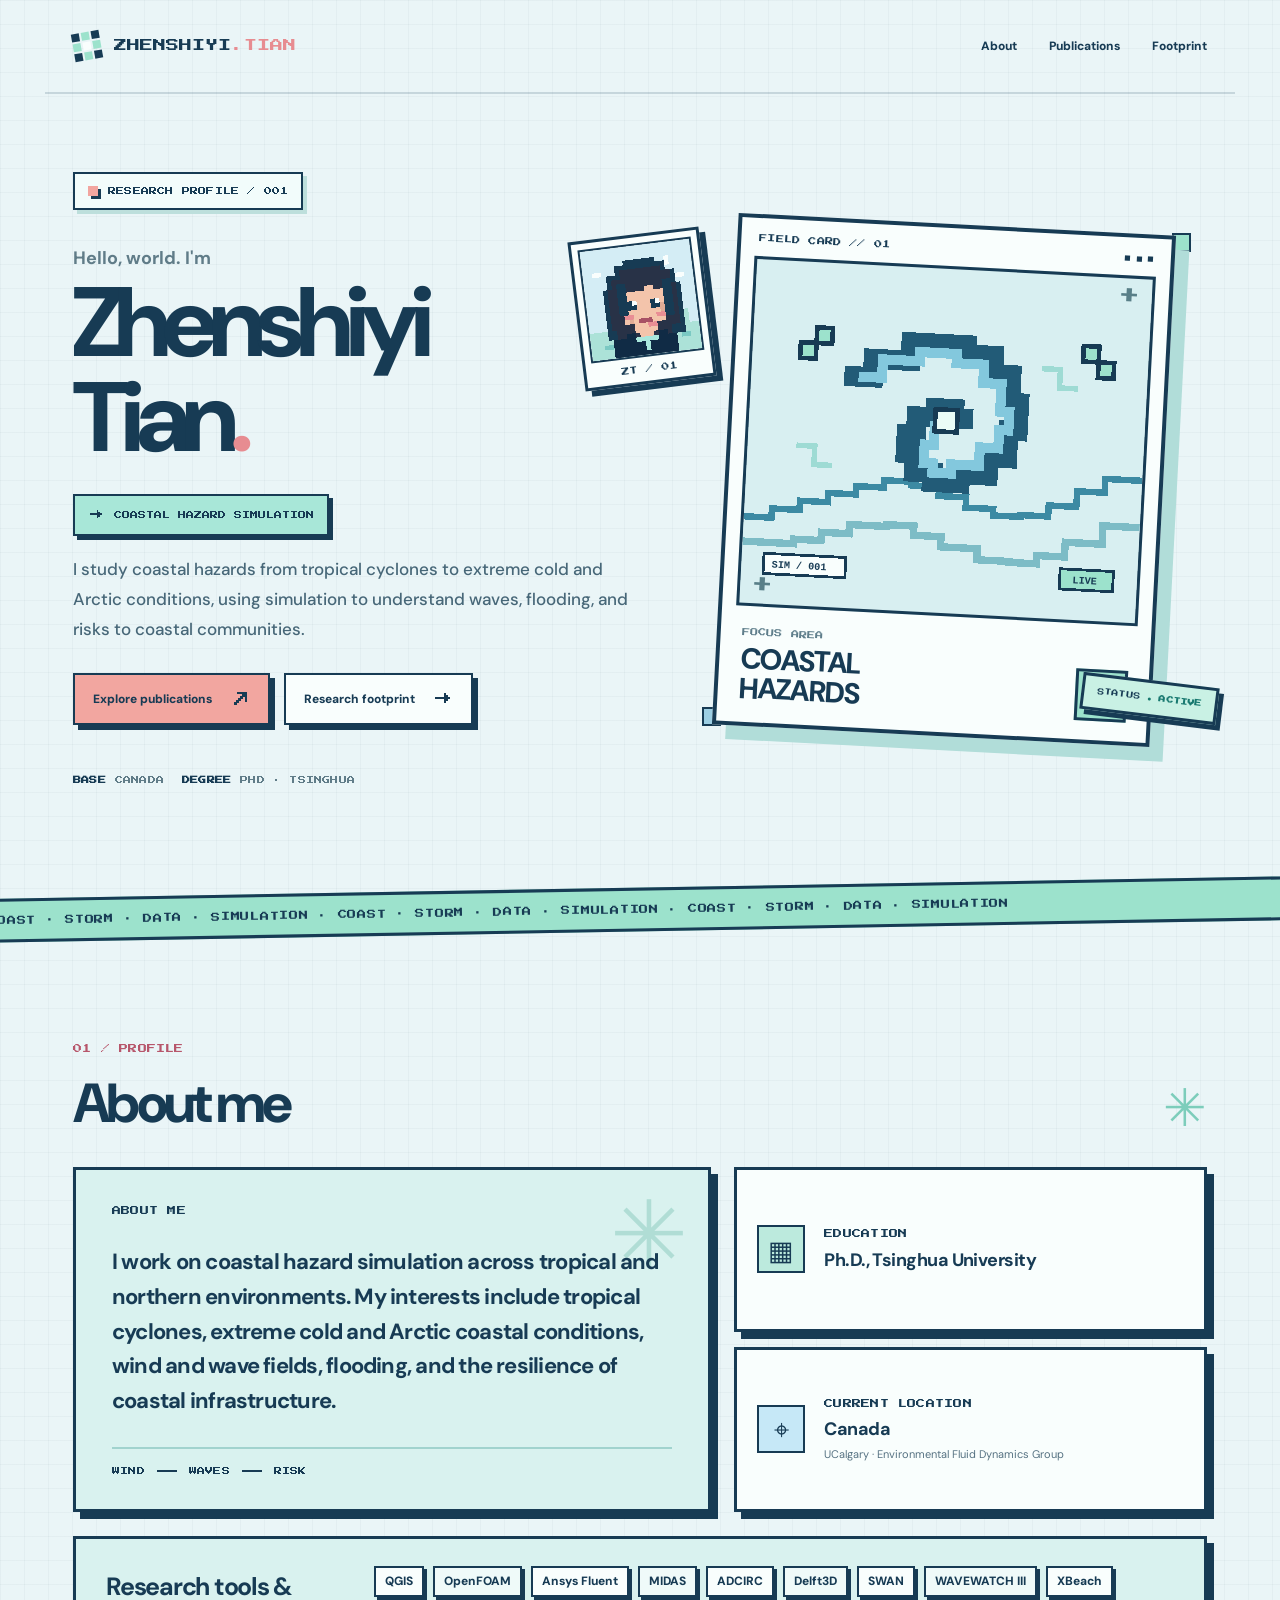
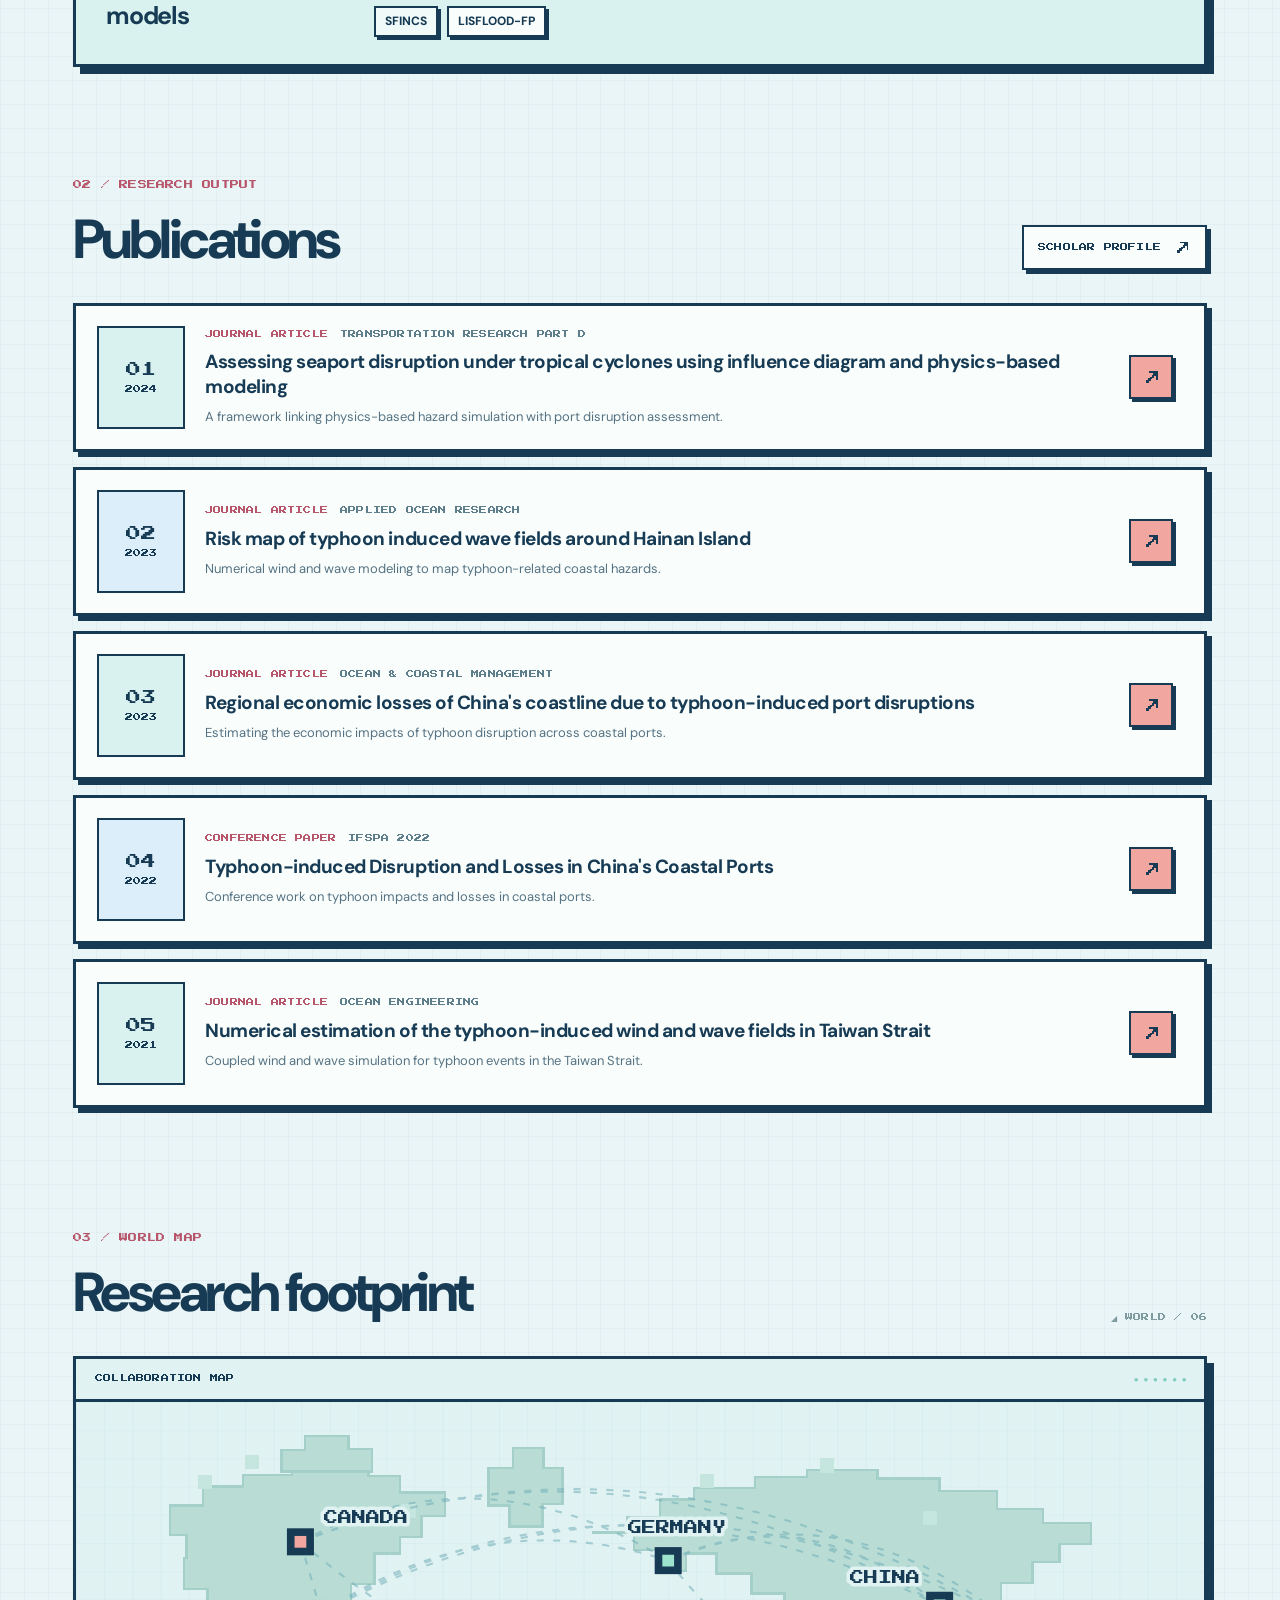
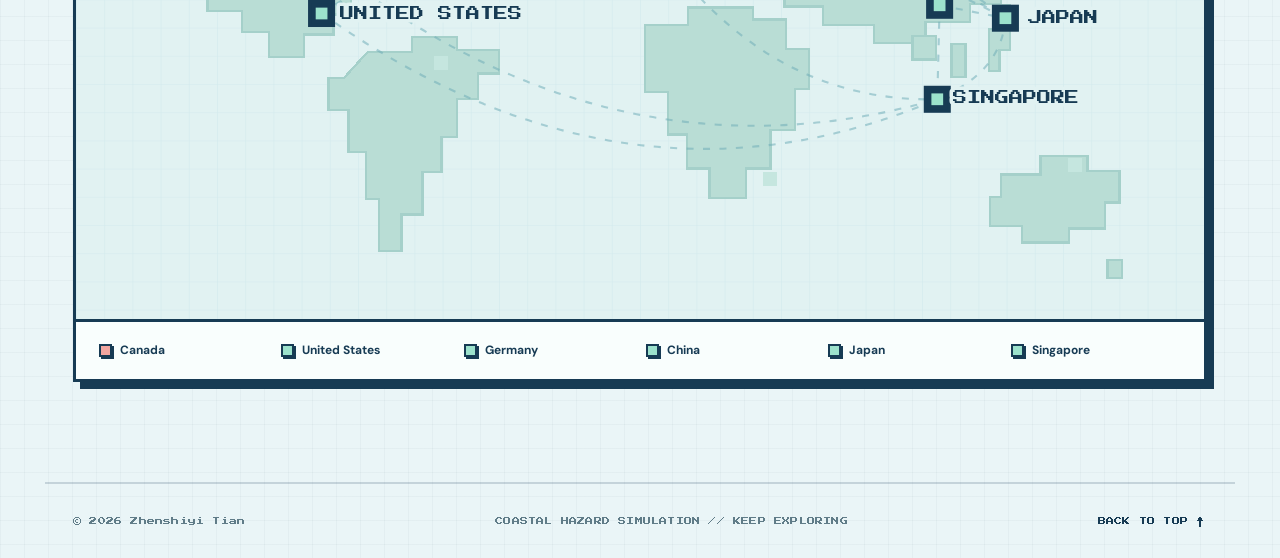
==== index.html @ 8d7e6dc4 "Publish academic homepage" ====
<!doctype html>
<html lang="en">
  <head>
    <meta charset="utf-8" />
    <meta name="viewport" content="width=device-width, initial-scale=1" />
    <meta name="theme-color" content="#eaf5f7" />
    <meta name="description" content="Zhenshiyi Tian — coastal hazard simulation, publications, and research footprint." />
    <meta name="robots" content="index,follow" />
    <link rel="canonical" href="https://zhenshiyitian.github.io/zhenshiyi.tian.github.io/" />
    <title>Zhenshiyi Tian | Coastal Hazard Simulation</title>
    <link rel="icon" href="assets/img/home-favicon.svg" type="image/svg+xml" />
    <link rel="stylesheet" href="assets/css/home.css" />
    <script src="assets/js/home.js" defer></script>
  </head>
  <body>
    <svg class="icon-definitions" xmlns="http://www.w3.org/2000/svg" aria-hidden="true" focusable="false">
      <symbol id="pixel-arrow-east" viewBox="0 0 20 20"><path d="M2 8h9V4h2v2h2v2h2v2h-2v2h-2v2h-2v-4H2z" /></symbol>
      <symbol id="pixel-arrow-northeast" viewBox="0 0 20 20"><path d="M4 13h2v-2h2V9h2V7h2V5H7V3h10v10h-2V8h-2v2h-2v2H9v2H7v2H4z" /></symbol>
    </svg>
    <a class="skip-link" href="#main">Skip to content</a>
    <div class="page-shell" id="top">
      <header class="site-header">
        <a class="brand" href="#top" aria-label="Zhenshiyi Tian, back to top">
          <span class="brand-pixels" aria-hidden="true"><i></i><i></i><i></i><i></i><i></i><i></i><i></i><i></i><i></i></span>
          <span>ZHENSHIYI<span class="brand-accent">.TIAN</span></span>
        </a>
        <div class="header-actions">
          <nav class="main-nav" aria-label="Main navigation">
            <a href="#about">About</a>
            <a href="#publications">Publications</a>
            <a href="#footprint">Footprint</a>
          </nav>
        </div>
      </header>

      <main id="main">
        <section class="hero" aria-labelledby="hero-title">
          <div class="hero-copy">
            <div class="pixel-kicker"><span class="status-square" aria-hidden="true"></span><span>RESEARCH PROFILE / 001</span></div>
            <p class="hero-overline">Hello, world. I'm</p>
            <h1 id="hero-title">Zhenshiyi<br /><span>Tian<span class="hero-period">.</span></span></h1>
            <div class="hero-field"><svg class="pixel-arrow field-icon" aria-hidden="true" focusable="false"><use href="#pixel-arrow-east" /></svg><span>COASTAL HAZARD SIMULATION</span></div>
            <p class="hero-intro">I study coastal hazards from tropical cyclones to extreme cold and Arctic conditions, using simulation to understand waves, flooding, and risks to coastal communities.</p>
            <div class="hero-actions">
              <a class="pixel-button button-primary" href="#publications"><span>Explore publications</span><svg class="pixel-arrow" aria-hidden="true" focusable="false"><use href="#pixel-arrow-northeast" /></svg></a>
              <a class="pixel-button button-outline" href="#footprint"><span>Research footprint</span><svg class="pixel-arrow" aria-hidden="true" focusable="false"><use href="#pixel-arrow-east" /></svg></a>
            </div>
            <div class="hero-meta"><span><b>BASE</b> <span>CANADA</span></span><span><b>DEGREE</b> <span>PHD · TSINGHUA</span></span></div>
          </div>

          <div class="hero-visual" aria-hidden="true">
            <div class="visual-corner corner-a"></div><div class="visual-corner corner-b"></div>
            <figure class="pixel-avatar-card"><img src="assets/img/pixel-avatar-sprite.svg" width="128" height="128" alt="" /><figcaption>ZT / 01</figcaption></figure>
            <article class="storm-card">
              <div class="storm-card-head"><span>FIELD CARD // 01</span><span>◼ ◼ ◼</span></div>
              <div class="storm-screen">
                <svg class="storm-pixel-art" viewBox="0 0 430 350" xmlns="http://www.w3.org/2000/svg">
                  <defs><pattern id="screenGrid" width="20" height="20" patternUnits="userSpaceOnUse"><path d="M20 0H0V20" fill="none" stroke="#badde1" stroke-width="1" /></pattern></defs>
                  <rect width="430" height="350" fill="#d8eff1" /><rect width="430" height="350" fill="url(#screenGrid)" />
                  <path d="M0 268H30V258H60V248H90V238H120V229H150V221H180V225H210V235H240V246H270V253H300V251H330V239H360V222H390V207H430" fill="none" stroke="#3c8aa3" stroke-width="7" stroke-linejoin="miter" />
                  <path d="M0 295H55V290H85V281H115V271H155V269H185V279H215V290H255V302H290V303H320V294H350V278H390V258H430" fill="none" stroke="#7dbcc6" stroke-width="8" />
                  <g fill="#9ce2cc" stroke="#173b54" stroke-width="5"><rect x="52" y="76" width="17" height="17" /><rect x="69" y="59" width="17" height="17" /><rect x="359" y="64" width="17" height="17" /><rect x="376" y="81" width="17" height="17" /></g>
                  <path d="M112 110H132V90H172V70H232V80H262V100H282V130H292V160H282V190H262V210H232V220H202V210H182V190H172V170H182V150H202V140H222V150H232" fill="none" stroke="#225b77" stroke-width="22" stroke-linejoin="miter" stroke-linecap="square" />
                  <path d="M122 110H142V90H182V80H222V90H252V110H272V140H282V160H272V180H252V200H222V210H202V200H192V180H202V160H222V150" fill="none" stroke="#83c8dd" stroke-width="11" stroke-linejoin="miter" stroke-linecap="square" />
                  <rect x="202" y="141" width="24" height="24" fill="#eafcf7" stroke="#173b54" stroke-width="5" />
                  <path d="M53 188H73V208H93M315 91H335V111H355" fill="none" stroke="#9edbd4" stroke-width="6" />
                  <rect x="24" y="307" width="89" height="22" fill="#f9fefd" stroke="#173b54" stroke-width="3" /><text x="33" y="322" font-size="11" font-family="monospace" font-weight="700" fill="#173b54">SIM / 001</text>
                  <rect x="346" y="307" width="58" height="22" fill="#9ce2cc" stroke="#173b54" stroke-width="3" /><text x="360" y="322" font-size="11" font-family="monospace" font-weight="700" fill="#173b54">LIVE</text>
                </svg>
                <span class="screen-cross cross-one">+</span><span class="screen-cross cross-two">+</span>
              </div>
              <div class="storm-card-bottom"><div><small>FOCUS AREA</small><strong><span>COASTAL</span><br /><span>HAZARDS</span></strong></div><span class="card-dpad">✣</span></div>
            </article>
            <div class="visual-sticker sticker-bottom"><span>STATUS</span> <b>● ACTIVE</b></div>
          </div>
        </section>

        <div class="pixel-divider" aria-hidden="true"><div>COAST · STORM · DATA · SIMULATION · COAST · STORM · DATA · SIMULATION · COAST · STORM · DATA · SIMULATION</div></div>

        <section class="content-section about-section" id="about" aria-labelledby="about-title">
          <div class="section-top"><div><span class="section-index">01 / PROFILE</span><h2 id="about-title">About me</h2></div><span class="section-symbol" aria-hidden="true">✳</span></div>
          <div class="about-grid">
            <div class="about-narrative pixel-panel"><span class="panel-label">ABOUT ME</span><p>I work on coastal hazard simulation across tropical and northern environments. My interests include tropical cyclones, extreme cold and Arctic coastal conditions, wind and wave fields, flooding, and the resilience of coastal infrastructure.</p><div class="narrative-trail"><span>WIND</span><i></i><span>WAVES</span><i></i><span>RISK</span></div></div>
            <div class="about-facts">
              <div class="fact-card pixel-panel"><span class="fact-icon" aria-hidden="true">▦</span><div><span class="panel-label">EDUCATION</span><strong>Ph.D., Tsinghua University</strong></div></div>
              <div class="fact-card pixel-panel"><span class="fact-icon" aria-hidden="true">⌖</span><div><span class="panel-label">CURRENT LOCATION</span><strong>Canada</strong><small>UCalgary · Environmental Fluid Dynamics Group</small></div></div>
            </div>
          </div>
          <div class="toolkit-panel pixel-panel" aria-labelledby="toolkit-title"><h3 id="toolkit-title">Research tools & models</h3><div class="tool-chips"><span>QGIS</span><span>OpenFOAM</span><span>Ansys Fluent</span><span>MIDAS</span><span>ADCIRC</span><span>Delft3D</span><span>SWAN</span><span>WAVEWATCH III</span><span>XBeach</span><span>SFINCS</span><span>LISFLOOD-FP</span></div></div>
        </section>

        <section class="content-section publications-section" id="publications" aria-labelledby="publications-title">
          <div class="section-top section-top-split"><div><span class="section-index">02 / RESEARCH OUTPUT</span><h2 id="publications-title">Publications</h2></div><a class="small-external" href="https://scholar.google.com/citations?user=LvNdj7YAAAAJ&hl=en" target="_blank" rel="noopener noreferrer"><span>SCHOLAR PROFILE</span><svg class="pixel-arrow" aria-hidden="true" focusable="false"><use href="#pixel-arrow-northeast" /></svg></a></div>
          <div class="publication-list">
            <article class="publication-card"><div class="publication-number">01<span>2024</span></div><div class="publication-content"><div class="publication-meta"><span>JOURNAL ARTICLE</span><span>TRANSPORTATION RESEARCH PART D</span></div><h3>Assessing seaport disruption under tropical cyclones using influence diagram and physics-based modeling</h3><p>A framework linking physics-based hazard simulation with port disruption assessment.</p></div><a class="paper-link" href="https://doi.org/10.1016/j.trd.2024.104237" target="_blank" rel="noopener noreferrer" aria-label="Open 2024 paper" title="Open paper"><svg class="pixel-arrow" aria-hidden="true" focusable="false"><use href="#pixel-arrow-northeast" /></svg></a></article>
            <article class="publication-card"><div class="publication-number">02<span>2023</span></div><div class="publication-content"><div class="publication-meta"><span>JOURNAL ARTICLE</span><span>APPLIED OCEAN RESEARCH</span></div><h3>Risk map of typhoon induced wave fields around Hainan Island</h3><p>Numerical wind and wave modeling to map typhoon-related coastal hazards.</p></div><a class="paper-link" href="https://doi.org/10.1016/j.apor.2023.103603" target="_blank" rel="noopener noreferrer" aria-label="Open 2023 Hainan Island paper" title="Open paper"><svg class="pixel-arrow" aria-hidden="true" focusable="false"><use href="#pixel-arrow-northeast" /></svg></a></article>
            <article class="publication-card"><div class="publication-number">03<span>2023</span></div><div class="publication-content"><div class="publication-meta"><span>JOURNAL ARTICLE</span><span>OCEAN & COASTAL MANAGEMENT</span></div><h3>Regional economic losses of China's coastline due to typhoon-induced port disruptions</h3><p>Estimating the economic impacts of typhoon disruption across coastal ports.</p></div><a class="paper-link" href="https://doi.org/10.1016/j.ocecoaman.2023.106533" target="_blank" rel="noopener noreferrer" aria-label="Open 2023 port losses paper" title="Open paper"><svg class="pixel-arrow" aria-hidden="true" focusable="false"><use href="#pixel-arrow-northeast" /></svg></a></article>
            <article class="publication-card"><div class="publication-number">04<span>2022</span></div><div class="publication-content"><div class="publication-meta"><span>CONFERENCE PAPER</span><span>IFSPA 2022</span></div><h3>Typhoon-induced Disruption and Losses in China's Coastal Ports</h3><p>Conference work on typhoon impacts and losses in coastal ports.</p></div><a class="paper-link" href="https://www.polyu.edu.hk/lms/icms/ifspa2022/images/proceeding/IFSPA2022_Conference-Proceedings_Final.pdf" target="_blank" rel="noopener noreferrer" aria-label="Open IFSPA 2022 proceedings" title="Open proceedings"><svg class="pixel-arrow" aria-hidden="true" focusable="false"><use href="#pixel-arrow-northeast" /></svg></a></article>
            <article class="publication-card"><div class="publication-number">05<span>2021</span></div><div class="publication-content"><div class="publication-meta"><span>JOURNAL ARTICLE</span><span>OCEAN ENGINEERING</span></div><h3>Numerical estimation of the typhoon-induced wind and wave fields in Taiwan Strait</h3><p>Coupled wind and wave simulation for typhoon events in the Taiwan Strait.</p></div><a class="paper-link" href="https://doi.org/10.1016/j.oceaneng.2021.109803" target="_blank" rel="noopener noreferrer" aria-label="Open 2021 Taiwan Strait paper" title="Open paper"><svg class="pixel-arrow" aria-hidden="true" focusable="false"><use href="#pixel-arrow-northeast" /></svg></a></article>
          </div>
        </section>

        <section class="content-section footprint-section" id="footprint" aria-labelledby="footprint-title">
          <div class="section-top section-top-split"><div><span class="section-index">03 / WORLD MAP</span><h2 id="footprint-title">Research footprint</h2></div><span class="map-coordinate" aria-hidden="true">◢ WORLD / 06</span></div>
          <div class="map-panel pixel-panel">
            <div class="map-topline"><span>COLLABORATION MAP</span><span>● ● ● ● ● ●</span></div>
            <div class="world-map" role="img" aria-label="Pixel style world map marking Canada, United States, Germany, China, Japan, and Singapore">
              <svg viewBox="0 0 960 440" xmlns="http://www.w3.org/2000/svg" aria-hidden="true" preserveAspectRatio="xMidYMid meet">
                <defs><pattern id="oceanGrid" width="24" height="24" patternUnits="userSpaceOnUse"><path d="M24 0H0V24" fill="none" stroke="#d3eaed" stroke-width="1" /></pattern></defs>
                <rect width="960" height="440" fill="#e1f2f2" /><rect width="960" height="440" fill="url(#oceanGrid)" />
                <g class="map-land" fill="#b9ddd5">
                  <path d="M80 88h28V72h34V62h42V52h65v11h27v14h38v20h-20v18h-18v14h-22v26h-20v26h-15v17h-25v19h-30v-21h-23v-18h-29v-19h-20v-26H94v-20H80z" />
                  <path d="M175 41h20V29h37v11h20v19h-77z" /><path d="M248 213h38v-13h38v11h36v20h-18v22h-18v32h-13v30h-16v36h-18v31h-19v-44h-11v-40h-15v-36h-17v-27h13z" />
                  <path d="M351 56h21V39h26v17h16v31h-17v19h-28V88h-18z" />
                  <path d="M439 111h30V98h28V83h29V73h52v-9h44V58h60v7h53v11h49v15h39v12h41v18h-27v15h-23v18h-27v18h-26v15h-38v18h-44v-15h-43v-16h-33v-11h-28v-17h-30v-17h-26v15h-22v-18h-22v-15h-30z" />
                  <path d="M484 190h37v-15h55v10h28v25h20v34h-12v35h-21v33h-21v25h-31v-25h-19v-29h-16v-36h-20v-39z" />
                  <path d="M712 199h20v20h-20zM745 206h12v28h-12zM786 173h9v38h-9v18h-9v-36h9z" />
                  <path d="M787 317h34v-16h40v13h27v27h-12v22h-31v12h-40v-14h-27v-25h9z" /><path d="M878 390h12v15h-12z" />
                </g>
                <g class="map-pixels" fill="#c5e6df"><rect x="104" y="62" width="12" height="12"/><rect x="144" y="45" width="12" height="12"/><rect x="277" y="87" width="12" height="12"/><rect x="305" y="216" width="12" height="12"/><rect x="531" y="61" width="12" height="12"/><rect x="633" y="48" width="12" height="12"/><rect x="721" y="93" width="12" height="12"/><rect x="585" y="315" width="12" height="12"/><rect x="844" y="303" width="12" height="12"/></g>
                <g class="map-lines" fill="none" stroke="#6fadb8" stroke-width="1.8" stroke-dasharray="6 8">
                  <path d="M191 119L209 180"/><path d="M191 119Q345 38 504 135"/><path d="M191 119Q461 12 735 173"/><path d="M191 119Q490 4 791 184"/><path d="M191 119Q446 335 733 253"/>
                  <path d="M209 180Q350 85 504 135"/><path d="M209 180Q450 34 735 173"/><path d="M209 180Q490 26 791 184"/><path d="M209 180Q470 365 733 253"/>
                  <path d="M504 135Q621 80 735 173"/><path d="M504 135Q650 73 791 184"/><path d="M504 135Q597 256 733 253"/>
                  <path d="M735 173L791 184"/><path d="M735 173L733 253"/><path d="M791 184Q788 230 733 253"/>
                </g>
                <g class="map-point point-canada"><rect x="181" y="109" width="20" height="20"/><rect x="186" y="114" width="10" height="10"/><text x="211" y="105">CANADA</text></g>
                <g class="map-point point-usa"><rect x="199" y="170" width="20" height="20"/><rect x="204" y="175" width="10" height="10"/><text x="225" y="186">UNITED STATES</text></g>
                <g class="map-point point-germany"><rect x="494" y="125" width="20" height="20"/><rect x="499" y="130" width="10" height="10"/><text x="470" y="113">GERMANY</text></g>
                <g class="map-point point-china"><rect x="725" y="163" width="20" height="20"/><rect x="730" y="168" width="10" height="10"/><text x="659" y="156">CHINA</text></g>
                <g class="map-point point-japan"><rect x="781" y="174" width="20" height="20"/><rect x="786" y="179" width="10" height="10"/><text x="810" y="190">JAPAN</text></g>
                <g class="map-point point-singapore"><rect x="723" y="243" width="20" height="20"/><rect x="728" y="248" width="10" height="10"/><text x="746" y="258">SINGAPORE</text></g>
              </svg>
            </div>
            <div class="map-legend" aria-label="Countries in the research footprint"><div><i class="legend-dot current"></i><strong>Canada</strong></div><div><i class="legend-dot"></i><strong>United States</strong></div><div><i class="legend-dot"></i><strong>Germany</strong></div><div><i class="legend-dot"></i><strong>China</strong></div><div><i class="legend-dot"></i><strong>Japan</strong></div><div><i class="legend-dot"></i><strong>Singapore</strong></div></div>
          </div>
        </section>
      </main>

      <footer class="site-footer"><span>© <span id="year">2026</span> Zhenshiyi Tian</span><span>COASTAL HAZARD SIMULATION // KEEP EXPLORING</span><a href="#top">BACK TO TOP <svg class="pixel-arrow arrow-up" aria-hidden="true" focusable="false"><use href="#pixel-arrow-east" /></svg></a></footer>
    </div>
  </body>
</html>
---- assets/css/home.css ----
@import url('https://fonts.googleapis.com/css2?family=DM+Sans:wght@400;500;600;700;800&family=Press+Start+2P&display=swap');

:root{--ink:#173b54;--deep:#102b45;--paper:#eaf5f7;--cream:#f9fefd;--muted:#60717b;--aqua:#cde6dd;--sky:#d7e9ee;--sun:#9ce2cc;--coral:#f2a6a0;--border:3px solid var(--ink);--pixel:'Press Start 2P',monospace;--body:'DM Sans',Arial,sans-serif}
*{box-sizing:border-box}html{scroll-behavior:smooth}body{margin:0;color:var(--ink);background:var(--paper);font-family:var(--body)}a{color:inherit;text-decoration:none}button{font:inherit;cursor:pointer}a,button{-webkit-tap-highlight-color:transparent}a:focus-visible,button:focus-visible{outline:3px solid #e78c91;outline-offset:4px}::selection{background:#9ce2cc;color:var(--deep)}.skip-link{position:absolute;left:-9999px;top:10px;padding:12px;background:white;z-index:50}.skip-link:focus{left:10px}.page-shell{overflow:hidden;background-image:linear-gradient(to right,rgba(32,57,75,.026) 1px,transparent 1px),linear-gradient(to bottom,rgba(32,57,75,.026) 1px,transparent 1px);background-size:24px 24px}.site-header,.hero,.content-section,.site-footer{max-width:1190px;margin-inline:auto}.site-header{height:94px;padding-inline:28px;display:flex;align-items:center;justify-content:space-between;gap:24px;border-bottom:2px solid rgba(32,57,75,.14)}.brand{display:flex;align-items:center;gap:13px;font-family:var(--pixel);font-size:13px;line-height:1.4;white-space:nowrap}.brand-accent{color:#e78c91}.brand-pixels{display:grid;grid-template-columns:repeat(3,8px);grid-template-rows:repeat(3,8px);gap:2px;transform:rotate(-10deg)}.brand-pixels i{display:block;background:var(--ink)}.brand-pixels i:nth-child(2),.brand-pixels i:nth-child(4),.brand-pixels i:nth-child(6),.brand-pixels i:nth-child(8){background:var(--sun)}.brand-pixels i:nth-child(5){background:#f9fefd}.header-actions,.main-nav{display:flex;align-items:center}.header-actions{gap:34px}.main-nav{gap:32px}.main-nav a{font-size:12px;font-weight:800;transition:color .2s}.main-nav a:hover{color:#c96176}.pixel-button:hover,.small-external:hover{transform:translate(2px,2px);box-shadow:1px 1px 0 var(--ink)}.hero{padding:78px 28px 100px;min-height:640px;display:grid;grid-template-columns:1.04fr .96fr;gap:38px;align-items:center}.hero-copy{position:relative;z-index:1}.pixel-kicker,.section-index,.panel-label,.publication-meta,.map-topline,.map-coordinate,.hero-meta,.narrative-trail,.storm-card-head,.storm-card-bottom small,.visual-sticker,.small-external,.map-note,.site-footer{font-family:var(--pixel);letter-spacing:.025em}.pixel-kicker{display:flex;align-items:center;gap:10px;width:max-content;max-width:100%;padding:11px 13px;border:2px solid var(--ink);background:#f2fcfb;box-shadow:4px 4px 0 #bddfdc;font-size:8px;line-height:1.5}.status-square{width:10px;height:10px;background:#f2a6a0;box-shadow:3px 3px 0 var(--ink)}.hero-overline{margin:36px 0 6px;color:#657780;font-size:18px;font-weight:700}.hero h1{margin:0;font-family:var(--body);font-size:clamp(65px,7.7vw,104px);line-height:.95;letter-spacing:-.085em;font-weight:800}.hero h1>span{display:inline-block;margin-top:1px}.hero-period{color:#e78c91}.hero-field{display:flex;align-items:center;gap:10px;width:max-content;max-width:100%;margin:30px 0 19px;padding:11px 13px;background:#a8e7d8;border:2px solid var(--ink);box-shadow:4px 4px 0 var(--ink);font-family:var(--pixel);font-size:8px;line-height:1.5}.field-icon{font-family:var(--body);font-size:19px;line-height:.5}.hero-intro{max-width:565px;margin:0;color:#4f626b;font-size:17px;line-height:1.75;font-weight:500}.hero-actions{display:flex;flex-wrap:wrap;gap:14px;margin-top:28px}.pixel-button{min-height:52px;display:inline-flex;align-items:center;justify-content:space-between;gap:18px;padding:0 18px;border:2px solid var(--ink);box-shadow:5px 5px 0 var(--ink);font-size:12px;font-weight:800;transition:transform .15s,box-shadow .15s}.pixel-button span:last-child{font-size:19px}.button-primary{background:#f2a6a0}.button-outline{background:var(--cream)}.hero-meta{display:flex;flex-wrap:wrap;gap:18px;margin-top:48px;color:#7c8b8e;font-size:8px;line-height:1.9}.hero-meta>span{display:flex;align-items:center;gap:9px}.hero-meta b{color:var(--ink)}.hero-visual{position:relative;min-height:520px;display:grid;place-items:center}.storm-card{position:relative;width:min(100%,438px);border:4px solid var(--ink);background:#f9fefd;box-shadow:14px 14px 0 #b1ddd9;transform:rotate(3deg);transition:transform .3s}.storm-card:hover{transform:rotate(1deg) translateY(-4px)}.storm-card-head{display:flex;align-items:center;justify-content:space-between;padding:15px 18px 13px;font-size:8px}.storm-card-head span:last-child{letter-spacing:-.2em}.storm-screen{position:relative;overflow:hidden;margin:0 14px;border:3px solid var(--ink);height:350px;background:#d8eff1}.storm-pixel-art{width:100%;height:100%;display:block;shape-rendering:crispEdges}.screen-cross{position:absolute;color:#597f88;font-family:var(--pixel);font-size:21px}.cross-one{right:12px;top:7px}.cross-two{left:11px;bottom:8px}.storm-card-bottom{display:flex;justify-content:space-between;align-items:end;padding:22px 21px 19px}.storm-card-bottom small{display:block;color:#71868b;font-size:8px}.storm-card-bottom strong{display:block;margin-top:7px;font-size:29px;line-height:1.04;letter-spacing:-.055em;font-weight:800}.card-dpad{display:grid;place-items:center;width:52px;height:52px;background:#9ce2cc;border:3px solid var(--ink);font-size:41px;line-height:1}.visual-sticker{position:absolute;z-index:2;border:3px solid var(--ink);box-shadow:5px 5px 0 var(--ink);line-height:1.5}.sticker-top{left:-1%;top:55px;display:flex;align-items:center;gap:8px;padding:11px 13px;background:#d6eff7;font-size:8px;transform:rotate(-10deg)}.sticker-top:first-letter{font-size:30px}.sticker-bottom{right:-2%;bottom:23px;padding:10px 13px;background:#d8eff1;font-size:7px;transform:rotate(7deg)}.sticker-bottom b{color:#287968}.visual-corner{position:absolute;width:19px;height:19px;background:var(--sun);border:2px solid var(--ink)}.corner-a{right:3%;top:13px}.corner-b{left:4%;bottom:14px;background:#7dbcc6}.pixel-divider{overflow:hidden;border-block:3px solid var(--ink);background:#9ce2cc;transform:rotate(-1deg) scale(1.02)}.pixel-divider div{width:max-content;padding:14px 0;font-family:var(--pixel);font-size:9px;white-space:nowrap;letter-spacing:.06em}.content-section{padding:111px 28px 0;scroll-margin-top:20px}.section-top{display:flex;justify-content:space-between;align-items:end;gap:26px;margin-bottom:33px}.section-index{display:block;margin-bottom:18px;color:#b7566b;font-size:9px;line-height:1.5}.section-top h2{margin:0;font-size:clamp(36px,4.4vw,55px);line-height:1.1;letter-spacing:-.065em;font-weight:800}.section-top p{max-width:590px;margin:16px 0 0;color:var(--muted);font-size:15px;line-height:1.7}.section-symbol{font-size:52px;color:#7dcdbb;line-height:1}.pixel-panel{border:var(--border);background:var(--cream);box-shadow:7px 7px 0 var(--ink)}.about-grid{display:grid;grid-template-columns:1.35fr 1fr;gap:23px}.about-narrative{position:relative;display:flex;flex-direction:column;min-height:344px;padding:34px 36px;background:#d9f2ef;overflow:hidden}.about-narrative:after{content:'✳';position:absolute;right:20px;top:5px;color:#b9ddd5;font-size:93px}.panel-label{display:block;position:relative;z-index:1;font-size:9px;line-height:1.5}.about-narrative p{position:relative;z-index:1;max-width:620px;margin:28px 0;font-size:22px;line-height:1.58;font-weight:700;letter-spacing:-.035em}.narrative-trail{display:flex;align-items:center;gap:12px;margin-top:auto;border-top:2px solid #a1d3ce;padding-top:18px;font-size:8px}.narrative-trail i{display:block;width:20px;height:2px;background:var(--ink)}.about-facts{display:grid;gap:15px}.fact-card{display:flex;align-items:center;gap:19px;min-height:98px;padding:17px 20px;background:#f9fefd}.fact-icon{flex:0 0 auto;display:grid;place-items:center;width:48px;height:48px;border:2px solid var(--ink);background:#bceadd;font-family:var(--pixel);font-size:27px}.fact-card:nth-child(2) .fact-icon{background:#c6e8f7}.fact-card:nth-child(3) .fact-icon{background:#dbeefa}.fact-card strong{display:block;margin-top:8px;font-size:18px;line-height:1.25;letter-spacing:-.03em}.fact-project small{display:block;margin-top:5px;color:var(--muted);font-size:12px}.section-top-split{align-items:end}.small-external{flex:0 0 auto;display:flex;align-items:center;gap:13px;padding:12px 14px;border:2px solid var(--ink);background:#f9fefd;box-shadow:4px 4px 0 var(--ink);font-size:8px;line-height:1.5;transition:transform .15s,box-shadow .15s}.small-external span:last-child{font-family:var(--body);font-size:17px}.publication-list{display:grid;gap:15px}.publication-card{display:grid;grid-template-columns:88px 1fr 54px;gap:20px;align-items:center;min-height:149px;padding:20px 21px;border:var(--border);background:#f9fefd;box-shadow:5px 5px 0 var(--ink);transition:transform .2s,background .2s}.publication-card:hover{transform:translate(-3px,-3px);background:#eefbf8}.publication-number{align-self:stretch;display:flex;flex-direction:column;align-items:center;justify-content:center;gap:8px;border:2px solid var(--ink);background:#d9f2ef;font-family:var(--pixel);font-size:15px}.publication-card:nth-child(2) .publication-number{background:#dbeefa}.publication-card:nth-child(3) .publication-number{background:#d9f2ef}.publication-card:nth-child(4) .publication-number{background:#dbeefa}.publication-card:nth-child(5) .publication-number{background:#f5dee2}.publication-number span{font-size:8px}.publication-meta{display:flex;flex-wrap:wrap;gap:12px;color:#b7566b;font-size:8px;line-height:1.7}.publication-meta span+span{color:#798b8d}.publication-content h3{margin:9px 0 7px;font-size:19px;line-height:1.3;letter-spacing:-.025em}.publication-content p{margin:0;color:var(--muted);font-size:13px;line-height:1.55}.paper-link{display:grid;place-items:center;width:44px;height:44px;border:2px solid var(--ink);background:#f2a6a0;box-shadow:3px 3px 0 var(--ink);font-size:20px;transition:transform .15s,box-shadow .15s}.paper-link:hover{transform:translate(2px,2px);box-shadow:1px 1px 0 var(--ink)}.footprint-section{padding-top:123px}.map-coordinate{font-size:8px;color:#7e9ca0}.map-panel{background:#e1f2f2}.map-topline{display:flex;justify-content:space-between;padding:15px 19px;border-bottom:3px solid var(--ink);font-size:8px}.map-topline span:last-child{color:#7dcdbb;letter-spacing:-.2em}.world-map{width:100%;overflow:hidden;aspect-ratio:960/440}.world-map svg{display:block;width:100%;height:100%}.map-land{stroke:#a5d0ca;stroke-width:2;shape-rendering:crispEdges}.map-pixels{shape-rendering:crispEdges}.map-point rect:first-child{fill:#173b54;stroke:#173b54;stroke-width:3}.map-point rect:nth-child(2){fill:#9ce2cc}.point-canada rect:nth-child(2){fill:#f2a6a0}.map-point text{font-family:var(--pixel);font-size:12px;fill:#173b54;paint-order:stroke;stroke:#e1f2f2;stroke-width:6px;stroke-linejoin:round}.map-legend{display:grid;grid-template-columns:repeat(4,1fr);gap:15px;padding:21px 23px;border-top:3px solid var(--ink);background:#f9fefd}.map-legend>div{display:grid;grid-template-columns:15px 1fr;column-gap:10px;align-items:start}.legend-dot{grid-row:span 2;display:block;width:13px;height:13px;margin-top:3px;background:#9ce2cc;border:2px solid var(--ink);box-shadow:2px 2px 0 var(--ink)}.legend-dot.current{background:#f2a6a0}.legend-dot.education{background:#86bbc3}.map-legend strong{font-size:13px}.map-legend span{margin-top:4px;color:var(--muted);font-size:11px}.map-note{margin:20px 0 0;color:#61747c;font-family:var(--body);font-size:12px;line-height:1.6;letter-spacing:0}.site-footer{display:flex;justify-content:space-between;align-items:center;gap:20px;margin-top:100px;padding:30px 28px;border-top:2px solid rgba(32,57,75,.18);color:#758588;font-size:8px;line-height:1.8}.site-footer a{color:var(--ink)}.site-footer a:hover{color:#c96176}
@media(max-width:1020px){.brand{font-size:11px}.main-nav{gap:20px}.header-actions{gap:20px}.hero{gap:12px}.hero h1{font-size:clamp(60px,7vw,90px)}.storm-card{width:90%}.sticker-top{left:-3%}.sticker-bottom{right:-3%}.about-narrative p{font-size:20px}}
@media(max-width:760px){.site-header{height:78px;padding-inline:20px}.brand{font-size:10px}.header-actions{gap:14px}.main-nav{gap:13px}.main-nav a{font-size:11px}.hero{grid-template-columns:1fr;gap:30px;padding:62px 24px 75px}.hero h1{font-size:clamp(64px,12vw,94px)}.hero-visual{min-height:480px}.storm-card{width:min(86%,430px)}.sticker-top{left:6%}.sticker-bottom{right:4%}.content-section{padding:89px 24px 0}.about-grid{grid-template-columns:1fr}.about-narrative{min-height:0}.about-facts{grid-template-columns:repeat(2,1fr)}.fact-project{grid-column:span 2}.map-legend{grid-template-columns:repeat(2,1fr)}.site-footer{margin-top:80px;padding-inline:24px}}
@media(max-width:540px){.site-header{padding-inline:17px}.brand{font-size:8px;gap:8px}.brand-pixels{grid-template-columns:repeat(3,6px);grid-template-rows:repeat(3,6px)}.main-nav a:nth-child(1){display:none}.main-nav{gap:12px}.main-nav a{font-size:10px}.header-actions{gap:12px}.hero{padding:52px 20px 67px}.pixel-kicker{font-size:7px}.hero-overline{font-size:16px}.hero h1{font-size:clamp(58px,13vw,73px)}.hero-field{margin-top:25px;font-size:7px}.hero-intro{font-size:15px}.hero-actions{gap:10px}.pixel-button{min-height:48px;padding-inline:12px;font-size:11px}.hero-meta{gap:9px;margin-top:35px;font-size:7px}.hero-visual{min-height:403px}.storm-card{width:81%;border-width:3px;box-shadow:9px 9px 0 #b1ddd9}.storm-card-head{padding:10px;font-size:6px}.storm-screen{height:252px;margin-inline:8px;border-width:2px}.storm-card-bottom{padding:15px 12px}.storm-card-bottom strong{font-size:20px}.storm-card-bottom small{font-size:6px}.card-dpad{width:38px;height:38px;font-size:29px}.visual-sticker{border-width:2px;box-shadow:3px 3px 0 var(--ink)}.sticker-top{left:0;top:20px;font-size:6px;padding:6px}.sticker-bottom{right:0;bottom:11px;font-size:6px;padding:7px}.pixel-divider div{font-size:7px}.content-section{padding:78px 20px 0}.section-top{gap:10px}.section-top h2{font-size:36px}.section-index{font-size:8px;margin-bottom:14px}.section-symbol{font-size:35px}.about-narrative{padding:26px}.about-narrative p{font-size:18px}.about-facts{grid-template-columns:1fr}.fact-project{grid-column:auto}.fact-card{min-height:83px}.fact-card strong{font-size:17px}.section-top-split{flex-direction:column;align-items:start}.section-top p{font-size:13px}.publication-card{grid-template-columns:53px 1fr;gap:13px;padding:13px;min-height:0}.publication-number{font-size:11px}.publication-number span{font-size:7px}.publication-meta{font-size:7px;gap:5px}.publication-content h3{font-size:15px}.publication-content p{font-size:11px}.paper-link{grid-column:2;width:auto;height:auto;justify-self:start;display:inline-flex;padding:4px 8px;font-size:15px}.map-coordinate{display:none}.world-map{aspect-ratio:960/440}.world-map svg{width:100%;height:100%;max-width:none;transform:none}.map-point text{font-size:14px}.map-legend{gap:15px;padding:17px}.map-legend strong{font-size:11px}.map-legend span{font-size:10px}.map-note{font-size:11px}.site-footer{flex-wrap:wrap;gap:12px;font-size:7px}.site-footer span:nth-child(2){order:3;width:100%}}
@media(prefers-reduced-motion:reduce){html{scroll-behavior:auto}*,*:before,*:after{transition-duration:.01ms!important;animation-duration:.01ms!important}}

/* Cursor, portrait, and the expanded research toolkit. */
body{cursor:url('../img/pixel-cursor.svg') 2 2,auto}
a,button{cursor:url('../img/pixel-cursor.svg') 2 2,pointer}
.pixel-avatar-card{position:absolute;z-index:3;left:-20%;top:14px;width:132px;margin:0;padding:6px;border:3px solid var(--ink);background:#f9fefd;box-shadow:6px 6px 0 var(--ink);transform:rotate(-7deg)}
.pixel-avatar-card img{display:block;width:100%;height:auto;aspect-ratio:1;image-rendering:pixelated;border:2px solid var(--ink)}
.pixel-avatar-card figcaption{padding:8px 3px 2px;font-family:var(--pixel);font-size:8px;text-align:center}
.fact-card small{display:block;margin-top:6px;color:var(--muted);font-size:11px;line-height:1.35}
.toolkit-panel{display:grid;grid-template-columns:240px 1fr;gap:28px;margin-top:24px;padding:27px 30px;background:#d9f2ef}
.toolkit-heading .section-index{margin-bottom:12px;color:#567282}
.toolkit-heading h3{margin:0;font-size:25px;line-height:1.17;letter-spacing:-.05em}
.toolkit-groups{display:grid;gap:22px}
.toolkit-group .panel-label{margin-bottom:10px;font-size:8px}
.tool-chips{display:flex;flex-wrap:wrap;gap:9px}
.tool-chips span{display:inline-flex;align-items:center;min-height:31px;padding:6px 9px;border:2px solid var(--ink);background:#f9fefd;box-shadow:3px 3px 0 var(--ink);font-size:12px;font-weight:800;line-height:1.1}
.toolkit-group:nth-child(2) .tool-chips span{background:#d9f2ef}
.map-lines{opacity:.53}
.map-legend{grid-template-columns:repeat(6,minmax(0,1fr));gap:12px}
.map-legend>div{display:flex;align-items:center;gap:8px}
.map-legend .legend-dot{flex:none;margin-top:0}
.map-legend strong{font-size:12px;line-height:1.25}
@media(max-width:1020px){.pixel-avatar-card{left:-2%;width:113px}.toolkit-panel{grid-template-columns:190px 1fr}.map-legend{grid-template-columns:repeat(3,1fr)}}
@media(max-width:760px){.pixel-avatar-card{left:3%;top:22px;width:115px}.toolkit-panel{grid-template-columns:1fr;gap:20px}.map-legend{grid-template-columns:repeat(3,1fr)}}
@media(max-width:540px){.main-nav a:nth-child(1){display:block}.main-nav{gap:9px}.main-nav a{font-size:9px}.header-actions{gap:0}.pixel-avatar-card{left:0;top:6px;width:91px;padding:4px;box-shadow:4px 4px 0 var(--ink)}.pixel-avatar-card figcaption{font-size:6px;padding-top:5px}.fact-card small{font-size:10px}.toolkit-panel{padding:20px}.toolkit-heading h3{font-size:22px}.tool-chips span{font-size:11px}.map-legend{grid-template-columns:repeat(2,1fr)}}

/* Polar aurora palette and the simplified profile/toolkit layout. */
:root{--ink:#173b54;--deep:#102b45;--paper:#eaf5f7;--cream:#f9fefd;--muted:#567282;--aqua:#c9f1e4;--sky:#d6eff7;--sun:#9ce2cc;--coral:#f2a6a0}
body{background:var(--paper)}
.page-shell{background-image:linear-gradient(to right,rgba(23,59,84,.035) 1px,transparent 1px),linear-gradient(to bottom,rgba(23,59,84,.035) 1px,transparent 1px)}
.site-header{border-bottom-color:rgba(23,59,84,.17)}
.brand-accent,.hero-period{color:#e78c91}
.brand-pixels i:nth-child(5){background:#f9fefd}
.main-nav a:hover,.site-footer a:hover{color:#c96176}
a:focus-visible,button:focus-visible{outline-color:#e78c91}
::selection{background:#9ce2cc;color:var(--deep)}
.pixel-kicker{background:#f2fcfb;box-shadow:4px 4px 0 #bddfdc}
.status-square{background:#f2a6a0}
.hero-overline,.hero-meta{color:#607c88}
.hero-field{background:#a8e7d8}
.hero-intro{color:#476778}
.button-primary,.paper-link{background:#f2a6a0}
.storm-card,.fact-card,.small-external,.publication-card,.map-legend,.pixel-avatar-card,.tool-chips span{background:#f9fefd}
.storm-card{box-shadow:14px 14px 0 #b1ddd9}
.storm-screen{background:#d8eff1}
.storm-card-bottom small,.publication-meta span+span{color:#5f7e8b}
.card-dpad,.visual-corner{background:#9ce2cc}
.corner-b{background:#9dcfe3}
.sticker-bottom{background:#c9f1e4}
.sticker-bottom b{color:#17786f}
.pixel-divider{background:#9ce2cc}
.section-index,.publication-meta{color:#b7566b}
.section-symbol{color:#7dcdbb}
.about-narrative{background:#d9f2ef}
.about-narrative:after{color:#b0ddd5}
.narrative-trail{border-top-color:#a1d3ce}
.about-facts{grid-template-rows:repeat(2,minmax(0,1fr))}
.fact-icon{background:#bceadd}
.fact-card:nth-child(2) .fact-icon{background:#c6e8f7}
.toolkit-panel{align-items:center;background:#d9f2ef}
.toolkit-panel h3{margin:0;font-size:25px;line-height:1.17;letter-spacing:-.05em}
.tool-chips{align-content:center}
.tool-chips span:nth-child(even){background:#effaf9}
.publication-card:hover{background:#eefbf8}
.publication-number,.publication-card:nth-child(2) .publication-number,.publication-card:nth-child(3) .publication-number,.publication-card:nth-child(4) .publication-number,.publication-card:nth-child(5) .publication-number{background:#d9f2ef}
.publication-card:nth-child(2) .publication-number,.publication-card:nth-child(4) .publication-number{background:#dbeefa}
.map-panel{background:#e1f2f2}
.map-land{fill:#b9ddd5;stroke:#a5d0ca}
.map-pixels{fill:#c5e6df}
.map-lines{stroke:#6fadb8}
.map-point rect:first-child{fill:#173b54;stroke:#173b54}
.map-point rect:nth-child(2){fill:#9ce2cc}
.point-canada rect:nth-child(2){fill:#f2a6a0}
.map-point text{fill:#173b54;stroke:#e1f2f2}
.legend-dot{background:#9ce2cc}
.legend-dot.current{background:#f2a6a0}
.site-footer{border-top-color:rgba(23,59,84,.18);color:#607c88}
@media(max-width:760px){.about-facts{grid-template-rows:none}}
@media(max-width:540px){.storm-card{box-shadow:9px 9px 0 #b1ddd9}.toolkit-panel h3{font-size:22px}}

/* Draw arrows as pixels so mobile fonts cannot substitute missing glyphs. */
.icon-definitions{position:absolute;width:0;height:0;overflow:hidden}
.pixel-arrow{display:block;flex:none;width:20px;height:20px;fill:currentColor;shape-rendering:crispEdges}
.field-icon{width:16px;height:16px}
.pixel-button .pixel-arrow{width:20px;height:20px}
.small-external .pixel-arrow{width:17px;height:17px}
.paper-link .pixel-arrow{width:19px;height:19px}
.site-footer a{display:inline-flex;align-items:center;gap:6px}
.site-footer .pixel-arrow{width:13px;height:13px}
.arrow-up{transform:rotate(-90deg)}
@media(max-width:540px){.paper-link{width:34px;height:32px;display:grid;place-items:center;padding:5px}.paper-link .pixel-arrow{width:16px;height:16px}}

/* Three staggered stepped rings make a small wave around the click point. */
.pixel-click-ripple{position:fixed;z-index:1000;width:96px;height:96px;transform:translate(-50%,-50%);pointer-events:none}
.pixel-click-ripple svg{display:block;width:100%;height:100%;overflow:visible;shape-rendering:crispEdges}
.ripple-ring{fill:none;stroke-width:3;vector-effect:non-scaling-stroke;opacity:0;transform-box:fill-box;transform-origin:center;animation:pixel-wave-expand 680ms steps(8,end) forwards}
.ring-one{stroke:#173b54}
.ring-two{stroke:#68c9bc;animation-delay:110ms}
.ring-three{stroke:#f2a6a0;animation-delay:220ms}
@keyframes pixel-wave-expand{0%{opacity:.9;transform:scale(.14)}72%{opacity:.55}100%{opacity:0;transform:scale(1.15)}}
@media(prefers-reduced-motion:reduce){.pixel-click-ripple{display:none}}
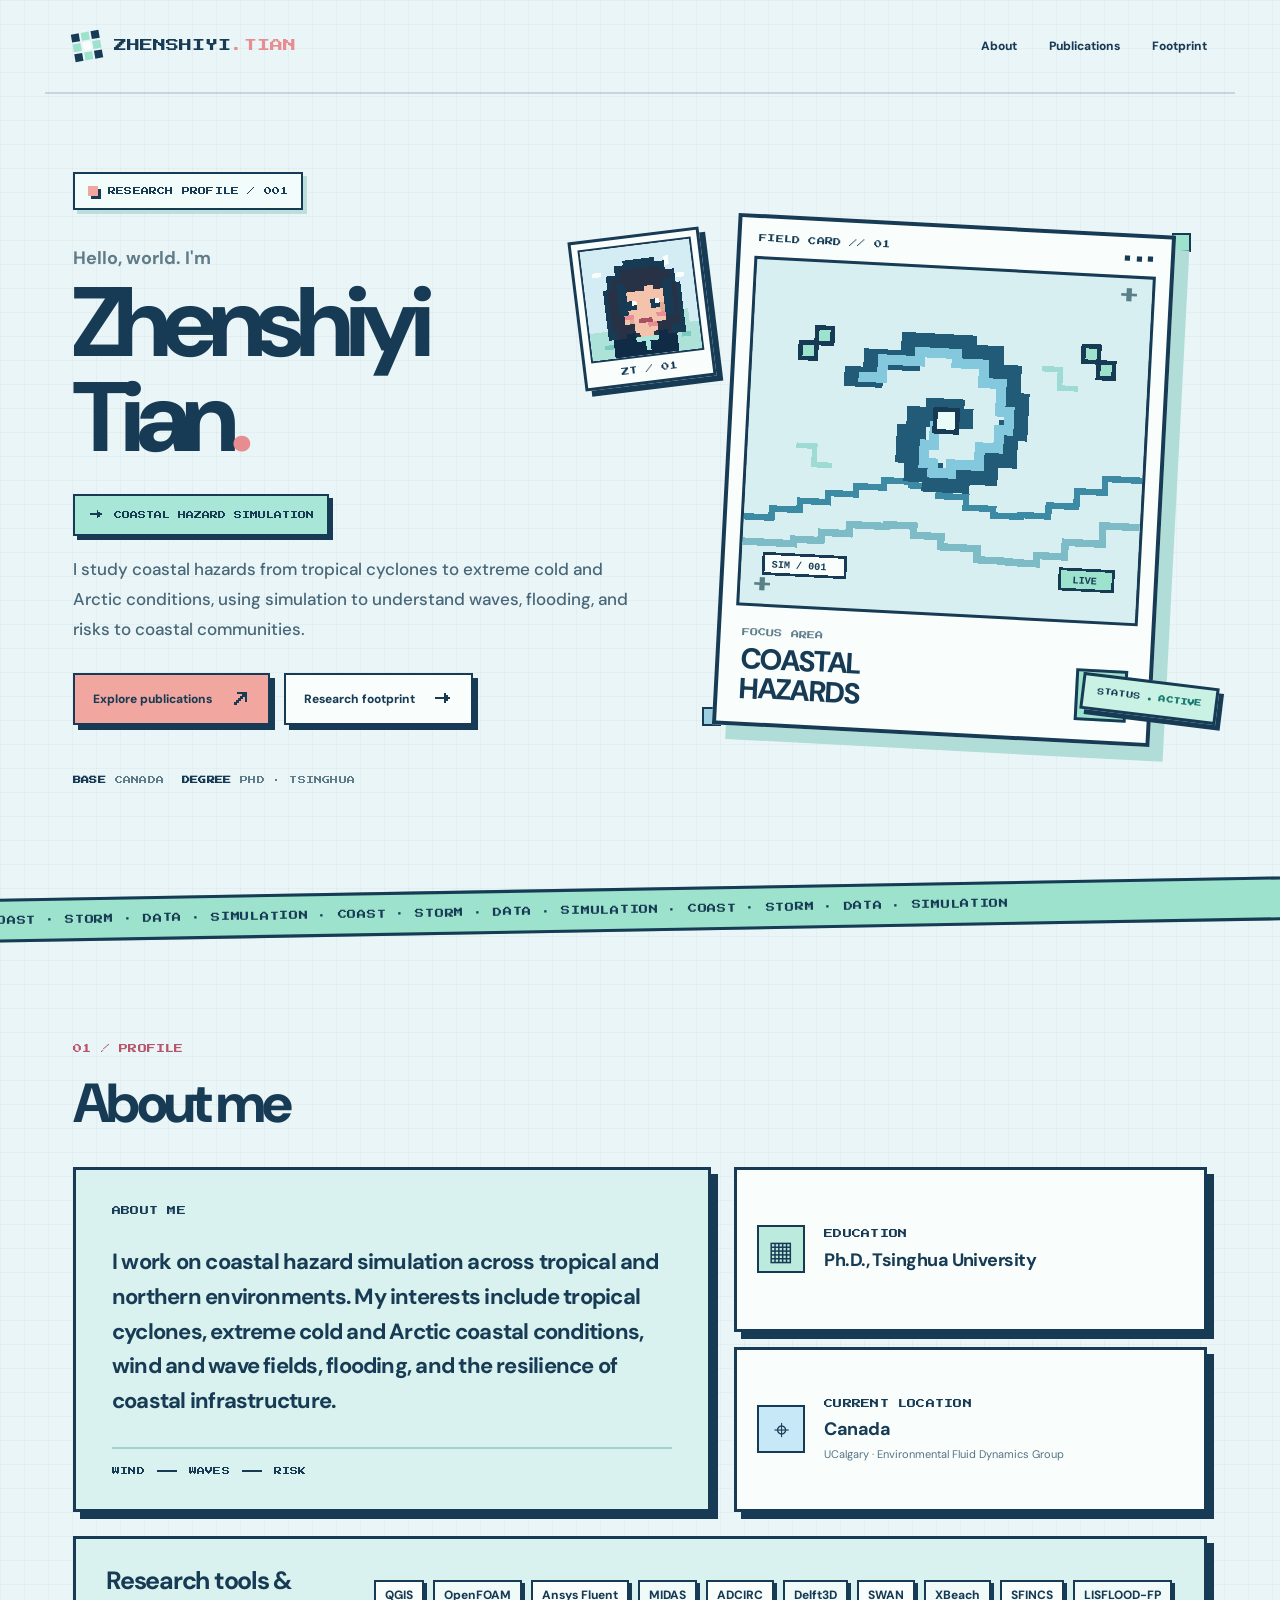
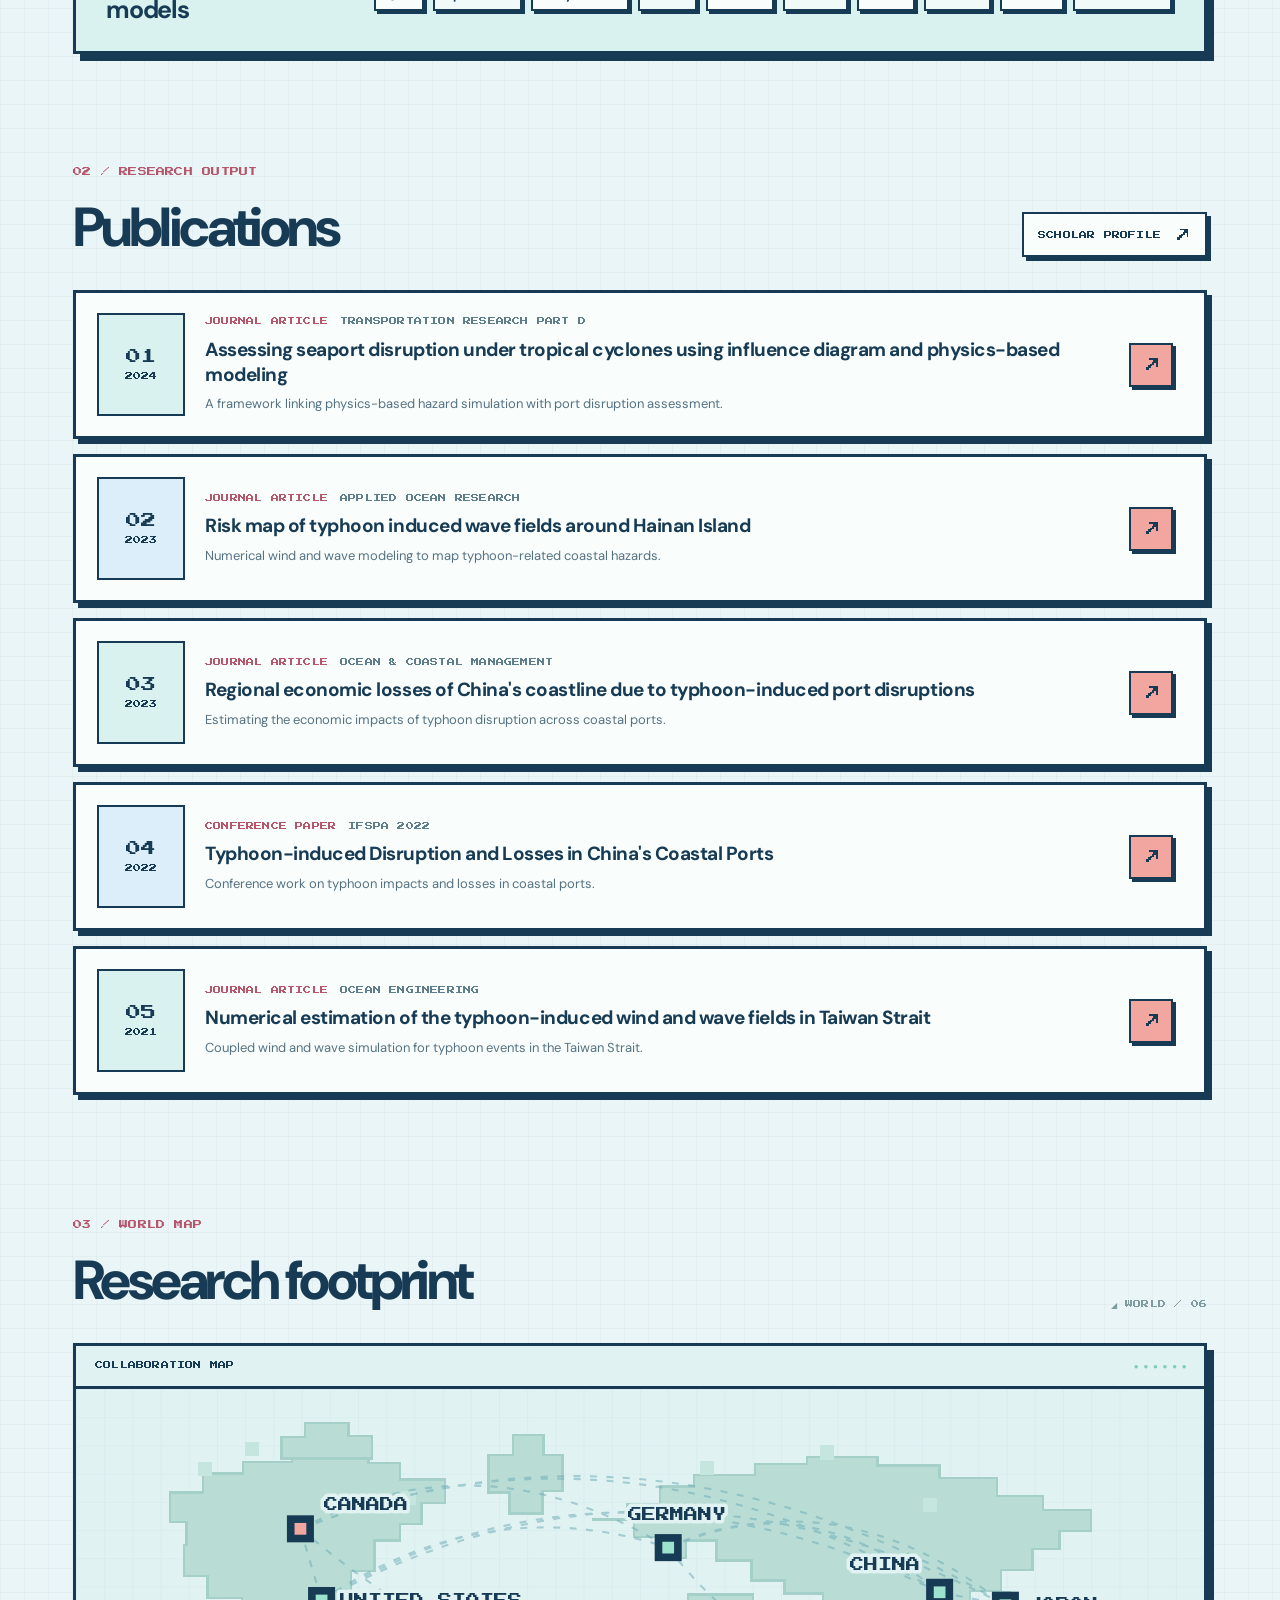
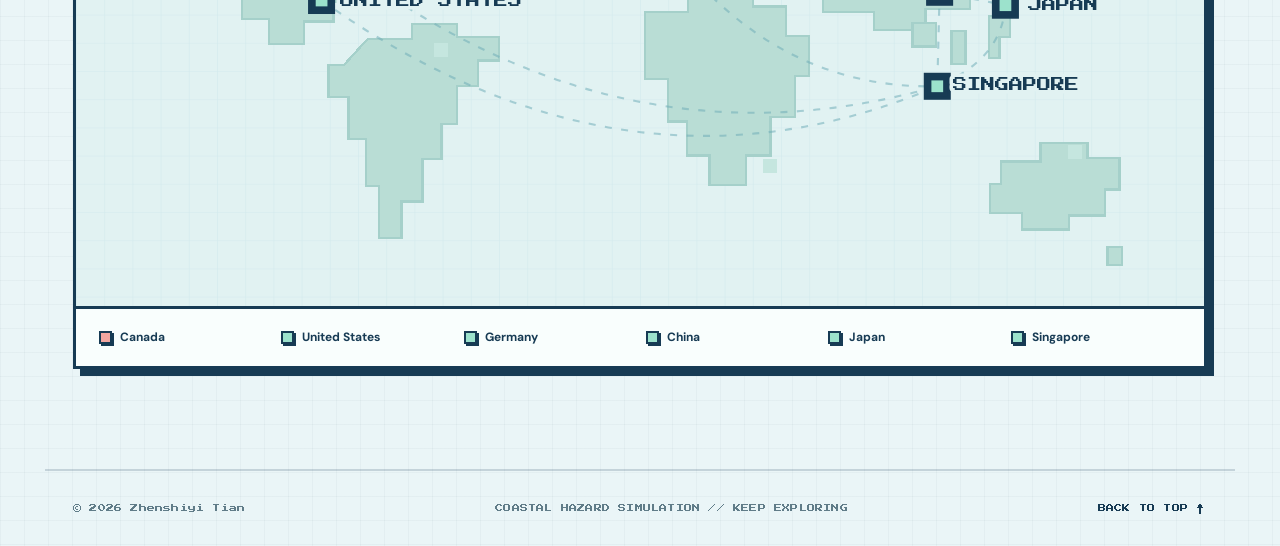
==== commit 6b1c24b7: "Link research tools and remove mobile glyph" ====
--- a/index.html
+++ b/index.html
@@ -78,7 +78,7 @@
         <div class="pixel-divider" aria-hidden="true"><div>COAST · STORM · DATA · SIMULATION · COAST · STORM · DATA · SIMULATION · COAST · STORM · DATA · SIMULATION</div></div>
 
         <section class="content-section about-section" id="about" aria-labelledby="about-title">
-          <div class="section-top"><div><span class="section-index">01 / PROFILE</span><h2 id="about-title">About me</h2></div><span class="section-symbol" aria-hidden="true">✳</span></div>
+          <div class="section-top"><div><span class="section-index">01 / PROFILE</span><h2 id="about-title">About me</h2></div></div>
           <div class="about-grid">
             <div class="about-narrative pixel-panel"><span class="panel-label">ABOUT ME</span><p>I work on coastal hazard simulation across tropical and northern environments. My interests include tropical cyclones, extreme cold and Arctic coastal conditions, wind and wave fields, flooding, and the resilience of coastal infrastructure.</p><div class="narrative-trail"><span>WIND</span><i></i><span>WAVES</span><i></i><span>RISK</span></div></div>
             <div class="about-facts">
@@ -86,7 +86,7 @@
               <div class="fact-card pixel-panel"><span class="fact-icon" aria-hidden="true">⌖</span><div><span class="panel-label">CURRENT LOCATION</span><strong>Canada</strong><small>UCalgary · Environmental Fluid Dynamics Group</small></div></div>
             </div>
           </div>
-          <div class="toolkit-panel pixel-panel" aria-labelledby="toolkit-title"><h3 id="toolkit-title">Research tools & models</h3><div class="tool-chips"><span>QGIS</span><span>OpenFOAM</span><span>Ansys Fluent</span><span>MIDAS</span><span>ADCIRC</span><span>Delft3D</span><span>SWAN</span><span>WAVEWATCH III</span><span>XBeach</span><span>SFINCS</span><span>LISFLOOD-FP</span></div></div>
+          <div class="toolkit-panel pixel-panel" aria-labelledby="toolkit-title"><h3 id="toolkit-title">Research tools & models</h3><div class="tool-chips"><a href="https://www.qgis.org/" target="_blank" rel="noopener noreferrer">QGIS</a><a href="https://openfoam.org/" target="_blank" rel="noopener noreferrer">OpenFOAM</a><a href="https://ansys.synopsys.com/products/fluids/ansys-fluent" target="_blank" rel="noopener noreferrer">Ansys Fluent</a><a href="https://www.midasuser.com/en" target="_blank" rel="noopener noreferrer">MIDAS</a><a href="https://adcirc.org/" target="_blank" rel="noopener noreferrer">ADCIRC</a><a href="https://www.deltares.nl/en/software-and-data/products/delft3d-4-suite" target="_blank" rel="noopener noreferrer">Delft3D</a><a href="https://swanmodel.sourceforge.io/home.htm" target="_blank" rel="noopener noreferrer">SWAN</a><a href="https://www.deltares.nl/en/software-and-data/products/xbeach" target="_blank" rel="noopener noreferrer">XBeach</a><a href="https://www.deltares.nl/en/software-and-data/products/sfincs" target="_blank" rel="noopener noreferrer">SFINCS</a><a href="https://www.bristol.ac.uk/geography/research/hydrology/models/lisflood/" target="_blank" rel="noopener noreferrer">LISFLOOD-FP</a></div></div>
         </section>
 
         <section class="content-section publications-section" id="publications" aria-labelledby="publications-title">
--- a/assets/css/home.css
+++ b/assets/css/home.css
@@ -1,7 +1,7 @@
 @import url('https://fonts.googleapis.com/css2?family=DM+Sans:wght@400;500;600;700;800&family=Press+Start+2P&display=swap');
 
 :root{--ink:#173b54;--deep:#102b45;--paper:#eaf5f7;--cream:#f9fefd;--muted:#60717b;--aqua:#cde6dd;--sky:#d7e9ee;--sun:#9ce2cc;--coral:#f2a6a0;--border:3px solid var(--ink);--pixel:'Press Start 2P',monospace;--body:'DM Sans',Arial,sans-serif}
-*{box-sizing:border-box}html{scroll-behavior:smooth}body{margin:0;color:var(--ink);background:var(--paper);font-family:var(--body)}a{color:inherit;text-decoration:none}button{font:inherit;cursor:pointer}a,button{-webkit-tap-highlight-color:transparent}a:focus-visible,button:focus-visible{outline:3px solid #e78c91;outline-offset:4px}::selection{background:#9ce2cc;color:var(--deep)}.skip-link{position:absolute;left:-9999px;top:10px;padding:12px;background:white;z-index:50}.skip-link:focus{left:10px}.page-shell{overflow:hidden;background-image:linear-gradient(to right,rgba(32,57,75,.026) 1px,transparent 1px),linear-gradient(to bottom,rgba(32,57,75,.026) 1px,transparent 1px);background-size:24px 24px}.site-header,.hero,.content-section,.site-footer{max-width:1190px;margin-inline:auto}.site-header{height:94px;padding-inline:28px;display:flex;align-items:center;justify-content:space-between;gap:24px;border-bottom:2px solid rgba(32,57,75,.14)}.brand{display:flex;align-items:center;gap:13px;font-family:var(--pixel);font-size:13px;line-height:1.4;white-space:nowrap}.brand-accent{color:#e78c91}.brand-pixels{display:grid;grid-template-columns:repeat(3,8px);grid-template-rows:repeat(3,8px);gap:2px;transform:rotate(-10deg)}.brand-pixels i{display:block;background:var(--ink)}.brand-pixels i:nth-child(2),.brand-pixels i:nth-child(4),.brand-pixels i:nth-child(6),.brand-pixels i:nth-child(8){background:var(--sun)}.brand-pixels i:nth-child(5){background:#f9fefd}.header-actions,.main-nav{display:flex;align-items:center}.header-actions{gap:34px}.main-nav{gap:32px}.main-nav a{font-size:12px;font-weight:800;transition:color .2s}.main-nav a:hover{color:#c96176}.pixel-button:hover,.small-external:hover{transform:translate(2px,2px);box-shadow:1px 1px 0 var(--ink)}.hero{padding:78px 28px 100px;min-height:640px;display:grid;grid-template-columns:1.04fr .96fr;gap:38px;align-items:center}.hero-copy{position:relative;z-index:1}.pixel-kicker,.section-index,.panel-label,.publication-meta,.map-topline,.map-coordinate,.hero-meta,.narrative-trail,.storm-card-head,.storm-card-bottom small,.visual-sticker,.small-external,.map-note,.site-footer{font-family:var(--pixel);letter-spacing:.025em}.pixel-kicker{display:flex;align-items:center;gap:10px;width:max-content;max-width:100%;padding:11px 13px;border:2px solid var(--ink);background:#f2fcfb;box-shadow:4px 4px 0 #bddfdc;font-size:8px;line-height:1.5}.status-square{width:10px;height:10px;background:#f2a6a0;box-shadow:3px 3px 0 var(--ink)}.hero-overline{margin:36px 0 6px;color:#657780;font-size:18px;font-weight:700}.hero h1{margin:0;font-family:var(--body);font-size:clamp(65px,7.7vw,104px);line-height:.95;letter-spacing:-.085em;font-weight:800}.hero h1>span{display:inline-block;margin-top:1px}.hero-period{color:#e78c91}.hero-field{display:flex;align-items:center;gap:10px;width:max-content;max-width:100%;margin:30px 0 19px;padding:11px 13px;background:#a8e7d8;border:2px solid var(--ink);box-shadow:4px 4px 0 var(--ink);font-family:var(--pixel);font-size:8px;line-height:1.5}.field-icon{font-family:var(--body);font-size:19px;line-height:.5}.hero-intro{max-width:565px;margin:0;color:#4f626b;font-size:17px;line-height:1.75;font-weight:500}.hero-actions{display:flex;flex-wrap:wrap;gap:14px;margin-top:28px}.pixel-button{min-height:52px;display:inline-flex;align-items:center;justify-content:space-between;gap:18px;padding:0 18px;border:2px solid var(--ink);box-shadow:5px 5px 0 var(--ink);font-size:12px;font-weight:800;transition:transform .15s,box-shadow .15s}.pixel-button span:last-child{font-size:19px}.button-primary{background:#f2a6a0}.button-outline{background:var(--cream)}.hero-meta{display:flex;flex-wrap:wrap;gap:18px;margin-top:48px;color:#7c8b8e;font-size:8px;line-height:1.9}.hero-meta>span{display:flex;align-items:center;gap:9px}.hero-meta b{color:var(--ink)}.hero-visual{position:relative;min-height:520px;display:grid;place-items:center}.storm-card{position:relative;width:min(100%,438px);border:4px solid var(--ink);background:#f9fefd;box-shadow:14px 14px 0 #b1ddd9;transform:rotate(3deg);transition:transform .3s}.storm-card:hover{transform:rotate(1deg) translateY(-4px)}.storm-card-head{display:flex;align-items:center;justify-content:space-between;padding:15px 18px 13px;font-size:8px}.storm-card-head span:last-child{letter-spacing:-.2em}.storm-screen{position:relative;overflow:hidden;margin:0 14px;border:3px solid var(--ink);height:350px;background:#d8eff1}.storm-pixel-art{width:100%;height:100%;display:block;shape-rendering:crispEdges}.screen-cross{position:absolute;color:#597f88;font-family:var(--pixel);font-size:21px}.cross-one{right:12px;top:7px}.cross-two{left:11px;bottom:8px}.storm-card-bottom{display:flex;justify-content:space-between;align-items:end;padding:22px 21px 19px}.storm-card-bottom small{display:block;color:#71868b;font-size:8px}.storm-card-bottom strong{display:block;margin-top:7px;font-size:29px;line-height:1.04;letter-spacing:-.055em;font-weight:800}.card-dpad{display:grid;place-items:center;width:52px;height:52px;background:#9ce2cc;border:3px solid var(--ink);font-size:41px;line-height:1}.visual-sticker{position:absolute;z-index:2;border:3px solid var(--ink);box-shadow:5px 5px 0 var(--ink);line-height:1.5}.sticker-top{left:-1%;top:55px;display:flex;align-items:center;gap:8px;padding:11px 13px;background:#d6eff7;font-size:8px;transform:rotate(-10deg)}.sticker-top:first-letter{font-size:30px}.sticker-bottom{right:-2%;bottom:23px;padding:10px 13px;background:#d8eff1;font-size:7px;transform:rotate(7deg)}.sticker-bottom b{color:#287968}.visual-corner{position:absolute;width:19px;height:19px;background:var(--sun);border:2px solid var(--ink)}.corner-a{right:3%;top:13px}.corner-b{left:4%;bottom:14px;background:#7dbcc6}.pixel-divider{overflow:hidden;border-block:3px solid var(--ink);background:#9ce2cc;transform:rotate(-1deg) scale(1.02)}.pixel-divider div{width:max-content;padding:14px 0;font-family:var(--pixel);font-size:9px;white-space:nowrap;letter-spacing:.06em}.content-section{padding:111px 28px 0;scroll-margin-top:20px}.section-top{display:flex;justify-content:space-between;align-items:end;gap:26px;margin-bottom:33px}.section-index{display:block;margin-bottom:18px;color:#b7566b;font-size:9px;line-height:1.5}.section-top h2{margin:0;font-size:clamp(36px,4.4vw,55px);line-height:1.1;letter-spacing:-.065em;font-weight:800}.section-top p{max-width:590px;margin:16px 0 0;color:var(--muted);font-size:15px;line-height:1.7}.section-symbol{font-size:52px;color:#7dcdbb;line-height:1}.pixel-panel{border:var(--border);background:var(--cream);box-shadow:7px 7px 0 var(--ink)}.about-grid{display:grid;grid-template-columns:1.35fr 1fr;gap:23px}.about-narrative{position:relative;display:flex;flex-direction:column;min-height:344px;padding:34px 36px;background:#d9f2ef;overflow:hidden}.about-narrative:after{content:'✳';position:absolute;right:20px;top:5px;color:#b9ddd5;font-size:93px}.panel-label{display:block;position:relative;z-index:1;font-size:9px;line-height:1.5}.about-narrative p{position:relative;z-index:1;max-width:620px;margin:28px 0;font-size:22px;line-height:1.58;font-weight:700;letter-spacing:-.035em}.narrative-trail{display:flex;align-items:center;gap:12px;margin-top:auto;border-top:2px solid #a1d3ce;padding-top:18px;font-size:8px}.narrative-trail i{display:block;width:20px;height:2px;background:var(--ink)}.about-facts{display:grid;gap:15px}.fact-card{display:flex;align-items:center;gap:19px;min-height:98px;padding:17px 20px;background:#f9fefd}.fact-icon{flex:0 0 auto;display:grid;place-items:center;width:48px;height:48px;border:2px solid var(--ink);background:#bceadd;font-family:var(--pixel);font-size:27px}.fact-card:nth-child(2) .fact-icon{background:#c6e8f7}.fact-card:nth-child(3) .fact-icon{background:#dbeefa}.fact-card strong{display:block;margin-top:8px;font-size:18px;line-height:1.25;letter-spacing:-.03em}.fact-project small{display:block;margin-top:5px;color:var(--muted);font-size:12px}.section-top-split{align-items:end}.small-external{flex:0 0 auto;display:flex;align-items:center;gap:13px;padding:12px 14px;border:2px solid var(--ink);background:#f9fefd;box-shadow:4px 4px 0 var(--ink);font-size:8px;line-height:1.5;transition:transform .15s,box-shadow .15s}.small-external span:last-child{font-family:var(--body);font-size:17px}.publication-list{display:grid;gap:15px}.publication-card{display:grid;grid-template-columns:88px 1fr 54px;gap:20px;align-items:center;min-height:149px;padding:20px 21px;border:var(--border);background:#f9fefd;box-shadow:5px 5px 0 var(--ink);transition:transform .2s,background .2s}.publication-card:hover{transform:translate(-3px,-3px);background:#eefbf8}.publication-number{align-self:stretch;display:flex;flex-direction:column;align-items:center;justify-content:center;gap:8px;border:2px solid var(--ink);background:#d9f2ef;font-family:var(--pixel);font-size:15px}.publication-card:nth-child(2) .publication-number{background:#dbeefa}.publication-card:nth-child(3) .publication-number{background:#d9f2ef}.publication-card:nth-child(4) .publication-number{background:#dbeefa}.publication-card:nth-child(5) .publication-number{background:#f5dee2}.publication-number span{font-size:8px}.publication-meta{display:flex;flex-wrap:wrap;gap:12px;color:#b7566b;font-size:8px;line-height:1.7}.publication-meta span+span{color:#798b8d}.publication-content h3{margin:9px 0 7px;font-size:19px;line-height:1.3;letter-spacing:-.025em}.publication-content p{margin:0;color:var(--muted);font-size:13px;line-height:1.55}.paper-link{display:grid;place-items:center;width:44px;height:44px;border:2px solid var(--ink);background:#f2a6a0;box-shadow:3px 3px 0 var(--ink);font-size:20px;transition:transform .15s,box-shadow .15s}.paper-link:hover{transform:translate(2px,2px);box-shadow:1px 1px 0 var(--ink)}.footprint-section{padding-top:123px}.map-coordinate{font-size:8px;color:#7e9ca0}.map-panel{background:#e1f2f2}.map-topline{display:flex;justify-content:space-between;padding:15px 19px;border-bottom:3px solid var(--ink);font-size:8px}.map-topline span:last-child{color:#7dcdbb;letter-spacing:-.2em}.world-map{width:100%;overflow:hidden;aspect-ratio:960/440}.world-map svg{display:block;width:100%;height:100%}.map-land{stroke:#a5d0ca;stroke-width:2;shape-rendering:crispEdges}.map-pixels{shape-rendering:crispEdges}.map-point rect:first-child{fill:#173b54;stroke:#173b54;stroke-width:3}.map-point rect:nth-child(2){fill:#9ce2cc}.point-canada rect:nth-child(2){fill:#f2a6a0}.map-point text{font-family:var(--pixel);font-size:12px;fill:#173b54;paint-order:stroke;stroke:#e1f2f2;stroke-width:6px;stroke-linejoin:round}.map-legend{display:grid;grid-template-columns:repeat(4,1fr);gap:15px;padding:21px 23px;border-top:3px solid var(--ink);background:#f9fefd}.map-legend>div{display:grid;grid-template-columns:15px 1fr;column-gap:10px;align-items:start}.legend-dot{grid-row:span 2;display:block;width:13px;height:13px;margin-top:3px;background:#9ce2cc;border:2px solid var(--ink);box-shadow:2px 2px 0 var(--ink)}.legend-dot.current{background:#f2a6a0}.legend-dot.education{background:#86bbc3}.map-legend strong{font-size:13px}.map-legend span{margin-top:4px;color:var(--muted);font-size:11px}.map-note{margin:20px 0 0;color:#61747c;font-family:var(--body);font-size:12px;line-height:1.6;letter-spacing:0}.site-footer{display:flex;justify-content:space-between;align-items:center;gap:20px;margin-top:100px;padding:30px 28px;border-top:2px solid rgba(32,57,75,.18);color:#758588;font-size:8px;line-height:1.8}.site-footer a{color:var(--ink)}.site-footer a:hover{color:#c96176}
+*{box-sizing:border-box}html{scroll-behavior:smooth}body{margin:0;color:var(--ink);background:var(--paper);font-family:var(--body)}a{color:inherit;text-decoration:none}button{font:inherit;cursor:pointer}a,button{-webkit-tap-highlight-color:transparent}a:focus-visible,button:focus-visible{outline:3px solid #e78c91;outline-offset:4px}::selection{background:#9ce2cc;color:var(--deep)}.skip-link{position:absolute;left:-9999px;top:10px;padding:12px;background:white;z-index:50}.skip-link:focus{left:10px}.page-shell{overflow:hidden;background-image:linear-gradient(to right,rgba(32,57,75,.026) 1px,transparent 1px),linear-gradient(to bottom,rgba(32,57,75,.026) 1px,transparent 1px);background-size:24px 24px}.site-header,.hero,.content-section,.site-footer{max-width:1190px;margin-inline:auto}.site-header{height:94px;padding-inline:28px;display:flex;align-items:center;justify-content:space-between;gap:24px;border-bottom:2px solid rgba(32,57,75,.14)}.brand{display:flex;align-items:center;gap:13px;font-family:var(--pixel);font-size:13px;line-height:1.4;white-space:nowrap}.brand-accent{color:#e78c91}.brand-pixels{display:grid;grid-template-columns:repeat(3,8px);grid-template-rows:repeat(3,8px);gap:2px;transform:rotate(-10deg)}.brand-pixels i{display:block;background:var(--ink)}.brand-pixels i:nth-child(2),.brand-pixels i:nth-child(4),.brand-pixels i:nth-child(6),.brand-pixels i:nth-child(8){background:var(--sun)}.brand-pixels i:nth-child(5){background:#f9fefd}.header-actions,.main-nav{display:flex;align-items:center}.header-actions{gap:34px}.main-nav{gap:32px}.main-nav a{font-size:12px;font-weight:800;transition:color .2s}.main-nav a:hover{color:#c96176}.pixel-button:hover,.small-external:hover{transform:translate(2px,2px);box-shadow:1px 1px 0 var(--ink)}.hero{padding:78px 28px 100px;min-height:640px;display:grid;grid-template-columns:1.04fr .96fr;gap:38px;align-items:center}.hero-copy{position:relative;z-index:1}.pixel-kicker,.section-index,.panel-label,.publication-meta,.map-topline,.map-coordinate,.hero-meta,.narrative-trail,.storm-card-head,.storm-card-bottom small,.visual-sticker,.small-external,.map-note,.site-footer{font-family:var(--pixel);letter-spacing:.025em}.pixel-kicker{display:flex;align-items:center;gap:10px;width:max-content;max-width:100%;padding:11px 13px;border:2px solid var(--ink);background:#f2fcfb;box-shadow:4px 4px 0 #bddfdc;font-size:8px;line-height:1.5}.status-square{width:10px;height:10px;background:#f2a6a0;box-shadow:3px 3px 0 var(--ink)}.hero-overline{margin:36px 0 6px;color:#657780;font-size:18px;font-weight:700}.hero h1{margin:0;font-family:var(--body);font-size:clamp(65px,7.7vw,104px);line-height:.95;letter-spacing:-.085em;font-weight:800}.hero h1>span{display:inline-block;margin-top:1px}.hero-period{color:#e78c91}.hero-field{display:flex;align-items:center;gap:10px;width:max-content;max-width:100%;margin:30px 0 19px;padding:11px 13px;background:#a8e7d8;border:2px solid var(--ink);box-shadow:4px 4px 0 var(--ink);font-family:var(--pixel);font-size:8px;line-height:1.5}.field-icon{font-family:var(--body);font-size:19px;line-height:.5}.hero-intro{max-width:565px;margin:0;color:#4f626b;font-size:17px;line-height:1.75;font-weight:500}.hero-actions{display:flex;flex-wrap:wrap;gap:14px;margin-top:28px}.pixel-button{min-height:52px;display:inline-flex;align-items:center;justify-content:space-between;gap:18px;padding:0 18px;border:2px solid var(--ink);box-shadow:5px 5px 0 var(--ink);font-size:12px;font-weight:800;transition:transform .15s,box-shadow .15s}.pixel-button span:last-child{font-size:19px}.button-primary{background:#f2a6a0}.button-outline{background:var(--cream)}.hero-meta{display:flex;flex-wrap:wrap;gap:18px;margin-top:48px;color:#7c8b8e;font-size:8px;line-height:1.9}.hero-meta>span{display:flex;align-items:center;gap:9px}.hero-meta b{color:var(--ink)}.hero-visual{position:relative;min-height:520px;display:grid;place-items:center}.storm-card{position:relative;width:min(100%,438px);border:4px solid var(--ink);background:#f9fefd;box-shadow:14px 14px 0 #b1ddd9;transform:rotate(3deg);transition:transform .3s}.storm-card:hover{transform:rotate(1deg) translateY(-4px)}.storm-card-head{display:flex;align-items:center;justify-content:space-between;padding:15px 18px 13px;font-size:8px}.storm-card-head span:last-child{letter-spacing:-.2em}.storm-screen{position:relative;overflow:hidden;margin:0 14px;border:3px solid var(--ink);height:350px;background:#d8eff1}.storm-pixel-art{width:100%;height:100%;display:block;shape-rendering:crispEdges}.screen-cross{position:absolute;color:#597f88;font-family:var(--pixel);font-size:21px}.cross-one{right:12px;top:7px}.cross-two{left:11px;bottom:8px}.storm-card-bottom{display:flex;justify-content:space-between;align-items:end;padding:22px 21px 19px}.storm-card-bottom small{display:block;color:#71868b;font-size:8px}.storm-card-bottom strong{display:block;margin-top:7px;font-size:29px;line-height:1.04;letter-spacing:-.055em;font-weight:800}.card-dpad{display:grid;place-items:center;width:52px;height:52px;background:#9ce2cc;border:3px solid var(--ink);font-size:41px;line-height:1}.visual-sticker{position:absolute;z-index:2;border:3px solid var(--ink);box-shadow:5px 5px 0 var(--ink);line-height:1.5}.sticker-top{left:-1%;top:55px;display:flex;align-items:center;gap:8px;padding:11px 13px;background:#d6eff7;font-size:8px;transform:rotate(-10deg)}.sticker-top:first-letter{font-size:30px}.sticker-bottom{right:-2%;bottom:23px;padding:10px 13px;background:#d8eff1;font-size:7px;transform:rotate(7deg)}.sticker-bottom b{color:#287968}.visual-corner{position:absolute;width:19px;height:19px;background:var(--sun);border:2px solid var(--ink)}.corner-a{right:3%;top:13px}.corner-b{left:4%;bottom:14px;background:#7dbcc6}.pixel-divider{overflow:hidden;border-block:3px solid var(--ink);background:#9ce2cc;transform:rotate(-1deg) scale(1.02)}.pixel-divider div{width:max-content;padding:14px 0;font-family:var(--pixel);font-size:9px;white-space:nowrap;letter-spacing:.06em}.content-section{padding:111px 28px 0;scroll-margin-top:20px}.section-top{display:flex;justify-content:space-between;align-items:end;gap:26px;margin-bottom:33px}.section-index{display:block;margin-bottom:18px;color:#b7566b;font-size:9px;line-height:1.5}.section-top h2{margin:0;font-size:clamp(36px,4.4vw,55px);line-height:1.1;letter-spacing:-.065em;font-weight:800}.section-top p{max-width:590px;margin:16px 0 0;color:var(--muted);font-size:15px;line-height:1.7}.section-symbol{font-size:52px;color:#7dcdbb;line-height:1}.pixel-panel{border:var(--border);background:var(--cream);box-shadow:7px 7px 0 var(--ink)}.about-grid{display:grid;grid-template-columns:1.35fr 1fr;gap:23px}.about-narrative{position:relative;display:flex;flex-direction:column;min-height:344px;padding:34px 36px;background:#d9f2ef;overflow:hidden}.panel-label{display:block;position:relative;z-index:1;font-size:9px;line-height:1.5}.about-narrative p{position:relative;z-index:1;max-width:620px;margin:28px 0;font-size:22px;line-height:1.58;font-weight:700;letter-spacing:-.035em}.narrative-trail{display:flex;align-items:center;gap:12px;margin-top:auto;border-top:2px solid #a1d3ce;padding-top:18px;font-size:8px}.narrative-trail i{display:block;width:20px;height:2px;background:var(--ink)}.about-facts{display:grid;gap:15px}.fact-card{display:flex;align-items:center;gap:19px;min-height:98px;padding:17px 20px;background:#f9fefd}.fact-icon{flex:0 0 auto;display:grid;place-items:center;width:48px;height:48px;border:2px solid var(--ink);background:#bceadd;font-family:var(--pixel);font-size:27px}.fact-card:nth-child(2) .fact-icon{background:#c6e8f7}.fact-card:nth-child(3) .fact-icon{background:#dbeefa}.fact-card strong{display:block;margin-top:8px;font-size:18px;line-height:1.25;letter-spacing:-.03em}.fact-project small{display:block;margin-top:5px;color:var(--muted);font-size:12px}.section-top-split{align-items:end}.small-external{flex:0 0 auto;display:flex;align-items:center;gap:13px;padding:12px 14px;border:2px solid var(--ink);background:#f9fefd;box-shadow:4px 4px 0 var(--ink);font-size:8px;line-height:1.5;transition:transform .15s,box-shadow .15s}.small-external span:last-child{font-family:var(--body);font-size:17px}.publication-list{display:grid;gap:15px}.publication-card{display:grid;grid-template-columns:88px 1fr 54px;gap:20px;align-items:center;min-height:149px;padding:20px 21px;border:var(--border);background:#f9fefd;box-shadow:5px 5px 0 var(--ink);transition:transform .2s,background .2s}.publication-card:hover{transform:translate(-3px,-3px);background:#eefbf8}.publication-number{align-self:stretch;display:flex;flex-direction:column;align-items:center;justify-content:center;gap:8px;border:2px solid var(--ink);background:#d9f2ef;font-family:var(--pixel);font-size:15px}.publication-card:nth-child(2) .publication-number{background:#dbeefa}.publication-card:nth-child(3) .publication-number{background:#d9f2ef}.publication-card:nth-child(4) .publication-number{background:#dbeefa}.publication-card:nth-child(5) .publication-number{background:#f5dee2}.publication-number span{font-size:8px}.publication-meta{display:flex;flex-wrap:wrap;gap:12px;color:#b7566b;font-size:8px;line-height:1.7}.publication-meta span+span{color:#798b8d}.publication-content h3{margin:9px 0 7px;font-size:19px;line-height:1.3;letter-spacing:-.025em}.publication-content p{margin:0;color:var(--muted);font-size:13px;line-height:1.55}.paper-link{display:grid;place-items:center;width:44px;height:44px;border:2px solid var(--ink);background:#f2a6a0;box-shadow:3px 3px 0 var(--ink);font-size:20px;transition:transform .15s,box-shadow .15s}.paper-link:hover{transform:translate(2px,2px);box-shadow:1px 1px 0 var(--ink)}.footprint-section{padding-top:123px}.map-coordinate{font-size:8px;color:#7e9ca0}.map-panel{background:#e1f2f2}.map-topline{display:flex;justify-content:space-between;padding:15px 19px;border-bottom:3px solid var(--ink);font-size:8px}.map-topline span:last-child{color:#7dcdbb;letter-spacing:-.2em}.world-map{width:100%;overflow:hidden;aspect-ratio:960/440}.world-map svg{display:block;width:100%;height:100%}.map-land{stroke:#a5d0ca;stroke-width:2;shape-rendering:crispEdges}.map-pixels{shape-rendering:crispEdges}.map-point rect:first-child{fill:#173b54;stroke:#173b54;stroke-width:3}.map-point rect:nth-child(2){fill:#9ce2cc}.point-canada rect:nth-child(2){fill:#f2a6a0}.map-point text{font-family:var(--pixel);font-size:12px;fill:#173b54;paint-order:stroke;stroke:#e1f2f2;stroke-width:6px;stroke-linejoin:round}.map-legend{display:grid;grid-template-columns:repeat(4,1fr);gap:15px;padding:21px 23px;border-top:3px solid var(--ink);background:#f9fefd}.map-legend>div{display:grid;grid-template-columns:15px 1fr;column-gap:10px;align-items:start}.legend-dot{grid-row:span 2;display:block;width:13px;height:13px;margin-top:3px;background:#9ce2cc;border:2px solid var(--ink);box-shadow:2px 2px 0 var(--ink)}.legend-dot.current{background:#f2a6a0}.legend-dot.education{background:#86bbc3}.map-legend strong{font-size:13px}.map-legend span{margin-top:4px;color:var(--muted);font-size:11px}.map-note{margin:20px 0 0;color:#61747c;font-family:var(--body);font-size:12px;line-height:1.6;letter-spacing:0}.site-footer{display:flex;justify-content:space-between;align-items:center;gap:20px;margin-top:100px;padding:30px 28px;border-top:2px solid rgba(32,57,75,.18);color:#758588;font-size:8px;line-height:1.8}.site-footer a{color:var(--ink)}.site-footer a:hover{color:#c96176}
 @media(max-width:1020px){.brand{font-size:11px}.main-nav{gap:20px}.header-actions{gap:20px}.hero{gap:12px}.hero h1{font-size:clamp(60px,7vw,90px)}.storm-card{width:90%}.sticker-top{left:-3%}.sticker-bottom{right:-3%}.about-narrative p{font-size:20px}}
 @media(max-width:760px){.site-header{height:78px;padding-inline:20px}.brand{font-size:10px}.header-actions{gap:14px}.main-nav{gap:13px}.main-nav a{font-size:11px}.hero{grid-template-columns:1fr;gap:30px;padding:62px 24px 75px}.hero h1{font-size:clamp(64px,12vw,94px)}.hero-visual{min-height:480px}.storm-card{width:min(86%,430px)}.sticker-top{left:6%}.sticker-bottom{right:4%}.content-section{padding:89px 24px 0}.about-grid{grid-template-columns:1fr}.about-narrative{min-height:0}.about-facts{grid-template-columns:repeat(2,1fr)}.fact-project{grid-column:span 2}.map-legend{grid-template-columns:repeat(2,1fr)}.site-footer{margin-top:80px;padding-inline:24px}}
 @media(max-width:540px){.site-header{padding-inline:17px}.brand{font-size:8px;gap:8px}.brand-pixels{grid-template-columns:repeat(3,6px);grid-template-rows:repeat(3,6px)}.main-nav a:nth-child(1){display:none}.main-nav{gap:12px}.main-nav a{font-size:10px}.header-actions{gap:12px}.hero{padding:52px 20px 67px}.pixel-kicker{font-size:7px}.hero-overline{font-size:16px}.hero h1{font-size:clamp(58px,13vw,73px)}.hero-field{margin-top:25px;font-size:7px}.hero-intro{font-size:15px}.hero-actions{gap:10px}.pixel-button{min-height:48px;padding-inline:12px;font-size:11px}.hero-meta{gap:9px;margin-top:35px;font-size:7px}.hero-visual{min-height:403px}.storm-card{width:81%;border-width:3px;box-shadow:9px 9px 0 #b1ddd9}.storm-card-head{padding:10px;font-size:6px}.storm-screen{height:252px;margin-inline:8px;border-width:2px}.storm-card-bottom{padding:15px 12px}.storm-card-bottom strong{font-size:20px}.storm-card-bottom small{font-size:6px}.card-dpad{width:38px;height:38px;font-size:29px}.visual-sticker{border-width:2px;box-shadow:3px 3px 0 var(--ink)}.sticker-top{left:0;top:20px;font-size:6px;padding:6px}.sticker-bottom{right:0;bottom:11px;font-size:6px;padding:7px}.pixel-divider div{font-size:7px}.content-section{padding:78px 20px 0}.section-top{gap:10px}.section-top h2{font-size:36px}.section-index{font-size:8px;margin-bottom:14px}.section-symbol{font-size:35px}.about-narrative{padding:26px}.about-narrative p{font-size:18px}.about-facts{grid-template-columns:1fr}.fact-project{grid-column:auto}.fact-card{min-height:83px}.fact-card strong{font-size:17px}.section-top-split{flex-direction:column;align-items:start}.section-top p{font-size:13px}.publication-card{grid-template-columns:53px 1fr;gap:13px;padding:13px;min-height:0}.publication-number{font-size:11px}.publication-number span{font-size:7px}.publication-meta{font-size:7px;gap:5px}.publication-content h3{font-size:15px}.publication-content p{font-size:11px}.paper-link{grid-column:2;width:auto;height:auto;justify-self:start;display:inline-flex;padding:4px 8px;font-size:15px}.map-coordinate{display:none}.world-map{aspect-ratio:960/440}.world-map svg{width:100%;height:100%;max-width:none;transform:none}.map-point text{font-size:14px}.map-legend{gap:15px;padding:17px}.map-legend strong{font-size:11px}.map-legend span{font-size:10px}.map-note{font-size:11px}.site-footer{flex-wrap:wrap;gap:12px;font-size:7px}.site-footer span:nth-child(2){order:3;width:100%}}
@@ -20,8 +20,8 @@
 .toolkit-groups{display:grid;gap:22px}
 .toolkit-group .panel-label{margin-bottom:10px;font-size:8px}
 .tool-chips{display:flex;flex-wrap:wrap;gap:9px}
-.tool-chips span{display:inline-flex;align-items:center;min-height:31px;padding:6px 9px;border:2px solid var(--ink);background:#f9fefd;box-shadow:3px 3px 0 var(--ink);font-size:12px;font-weight:800;line-height:1.1}
-.toolkit-group:nth-child(2) .tool-chips span{background:#d9f2ef}
+.tool-chips a{display:inline-flex;align-items:center;min-height:31px;padding:6px 9px;border:2px solid var(--ink);background:#f9fefd;box-shadow:3px 3px 0 var(--ink);font-size:12px;font-weight:800;line-height:1.1}
+.toolkit-group:nth-child(2) .tool-chips a{background:#d9f2ef}
 .map-lines{opacity:.53}
 .map-legend{grid-template-columns:repeat(6,minmax(0,1fr));gap:12px}
 .map-legend>div{display:flex;align-items:center;gap:8px}
@@ -29,7 +29,7 @@
 .map-legend strong{font-size:12px;line-height:1.25}
 @media(max-width:1020px){.pixel-avatar-card{left:-2%;width:113px}.toolkit-panel{grid-template-columns:190px 1fr}.map-legend{grid-template-columns:repeat(3,1fr)}}
 @media(max-width:760px){.pixel-avatar-card{left:3%;top:22px;width:115px}.toolkit-panel{grid-template-columns:1fr;gap:20px}.map-legend{grid-template-columns:repeat(3,1fr)}}
-@media(max-width:540px){.main-nav a:nth-child(1){display:block}.main-nav{gap:9px}.main-nav a{font-size:9px}.header-actions{gap:0}.pixel-avatar-card{left:0;top:6px;width:91px;padding:4px;box-shadow:4px 4px 0 var(--ink)}.pixel-avatar-card figcaption{font-size:6px;padding-top:5px}.fact-card small{font-size:10px}.toolkit-panel{padding:20px}.toolkit-heading h3{font-size:22px}.tool-chips span{font-size:11px}.map-legend{grid-template-columns:repeat(2,1fr)}}
+@media(max-width:540px){.main-nav a:nth-child(1){display:block}.main-nav{gap:9px}.main-nav a{font-size:9px}.header-actions{gap:0}.pixel-avatar-card{left:0;top:6px;width:91px;padding:4px;box-shadow:4px 4px 0 var(--ink)}.pixel-avatar-card figcaption{font-size:6px;padding-top:5px}.fact-card small{font-size:10px}.toolkit-panel{padding:20px}.toolkit-heading h3{font-size:22px}.tool-chips a{font-size:11px}.map-legend{grid-template-columns:repeat(2,1fr)}}
 
 /* Polar aurora palette and the simplified profile/toolkit layout. */
 :root{--ink:#173b54;--deep:#102b45;--paper:#eaf5f7;--cream:#f9fefd;--muted:#567282;--aqua:#c9f1e4;--sky:#d6eff7;--sun:#9ce2cc;--coral:#f2a6a0}
@@ -47,7 +47,7 @@
 .hero-field{background:#a8e7d8}
 .hero-intro{color:#476778}
 .button-primary,.paper-link{background:#f2a6a0}
-.storm-card,.fact-card,.small-external,.publication-card,.map-legend,.pixel-avatar-card,.tool-chips span{background:#f9fefd}
+.storm-card,.fact-card,.small-external,.publication-card,.map-legend,.pixel-avatar-card,.tool-chips a{background:#f9fefd}
 .storm-card{box-shadow:14px 14px 0 #b1ddd9}
 .storm-screen{background:#d8eff1}
 .storm-card-bottom small,.publication-meta span+span{color:#5f7e8b}
@@ -59,7 +59,7 @@
 .section-index,.publication-meta{color:#b7566b}
 .section-symbol{color:#7dcdbb}
 .about-narrative{background:#d9f2ef}
-.about-narrative:after{color:#b0ddd5}
+
 .narrative-trail{border-top-color:#a1d3ce}
 .about-facts{grid-template-rows:repeat(2,minmax(0,1fr))}
 .fact-icon{background:#bceadd}
@@ -67,7 +67,7 @@
 .toolkit-panel{align-items:center;background:#d9f2ef}
 .toolkit-panel h3{margin:0;font-size:25px;line-height:1.17;letter-spacing:-.05em}
 .tool-chips{align-content:center}
-.tool-chips span:nth-child(even){background:#effaf9}
+.tool-chips a:nth-child(even){background:#effaf9}
 .publication-card:hover{background:#eefbf8}
 .publication-number,.publication-card:nth-child(2) .publication-number,.publication-card:nth-child(3) .publication-number,.publication-card:nth-child(4) .publication-number,.publication-card:nth-child(5) .publication-number{background:#d9f2ef}
 .publication-card:nth-child(2) .publication-number,.publication-card:nth-child(4) .publication-number{background:#dbeefa}
@@ -106,3 +106,6 @@
 .ring-three{stroke:#f2a6a0;animation-delay:220ms}
 @keyframes pixel-wave-expand{0%{opacity:.9;transform:scale(.14)}72%{opacity:.55}100%{opacity:0;transform:scale(1.15)}}
 @media(prefers-reduced-motion:reduce){.pixel-click-ripple{display:none}}
+
+.tool-chips a{transition:transform .15s,box-shadow .15s,background .15s}
+.tool-chips a:hover{transform:translate(2px,2px);box-shadow:1px 1px 0 var(--ink);background:#c6eee4}
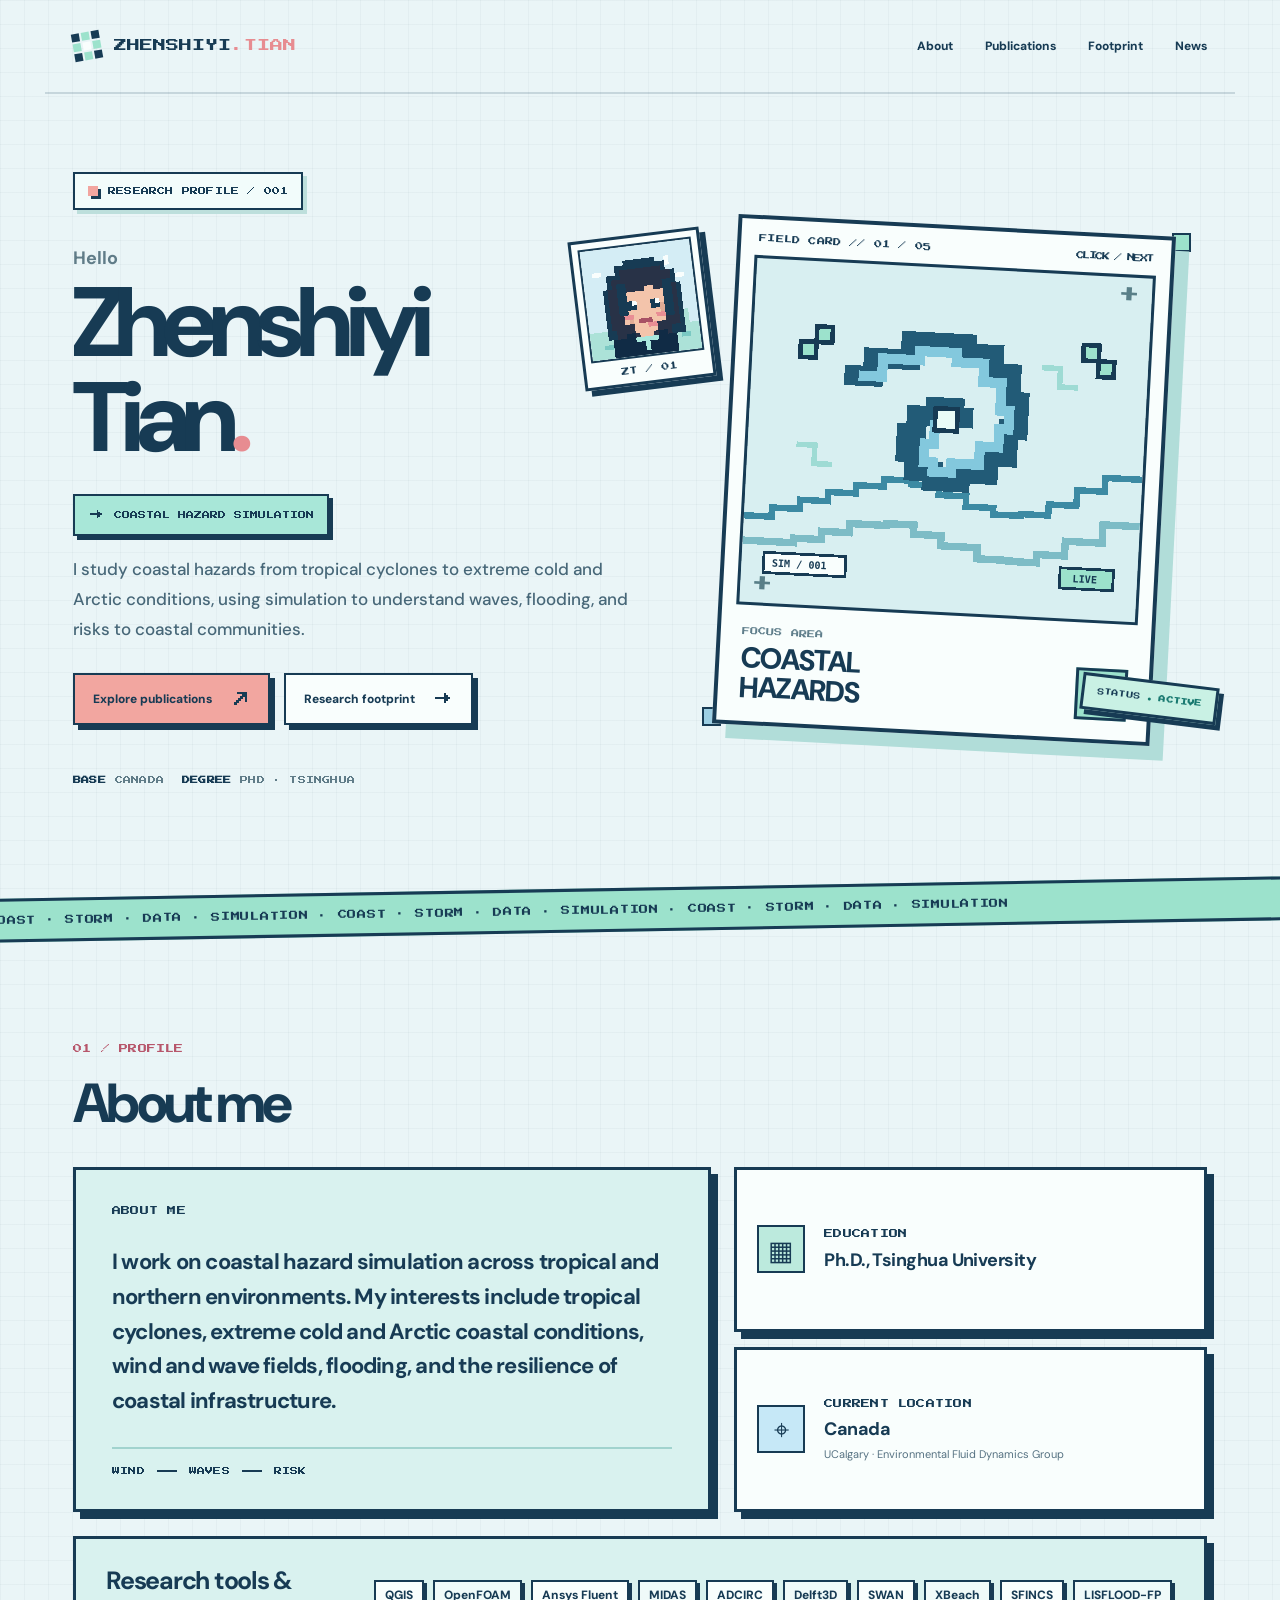
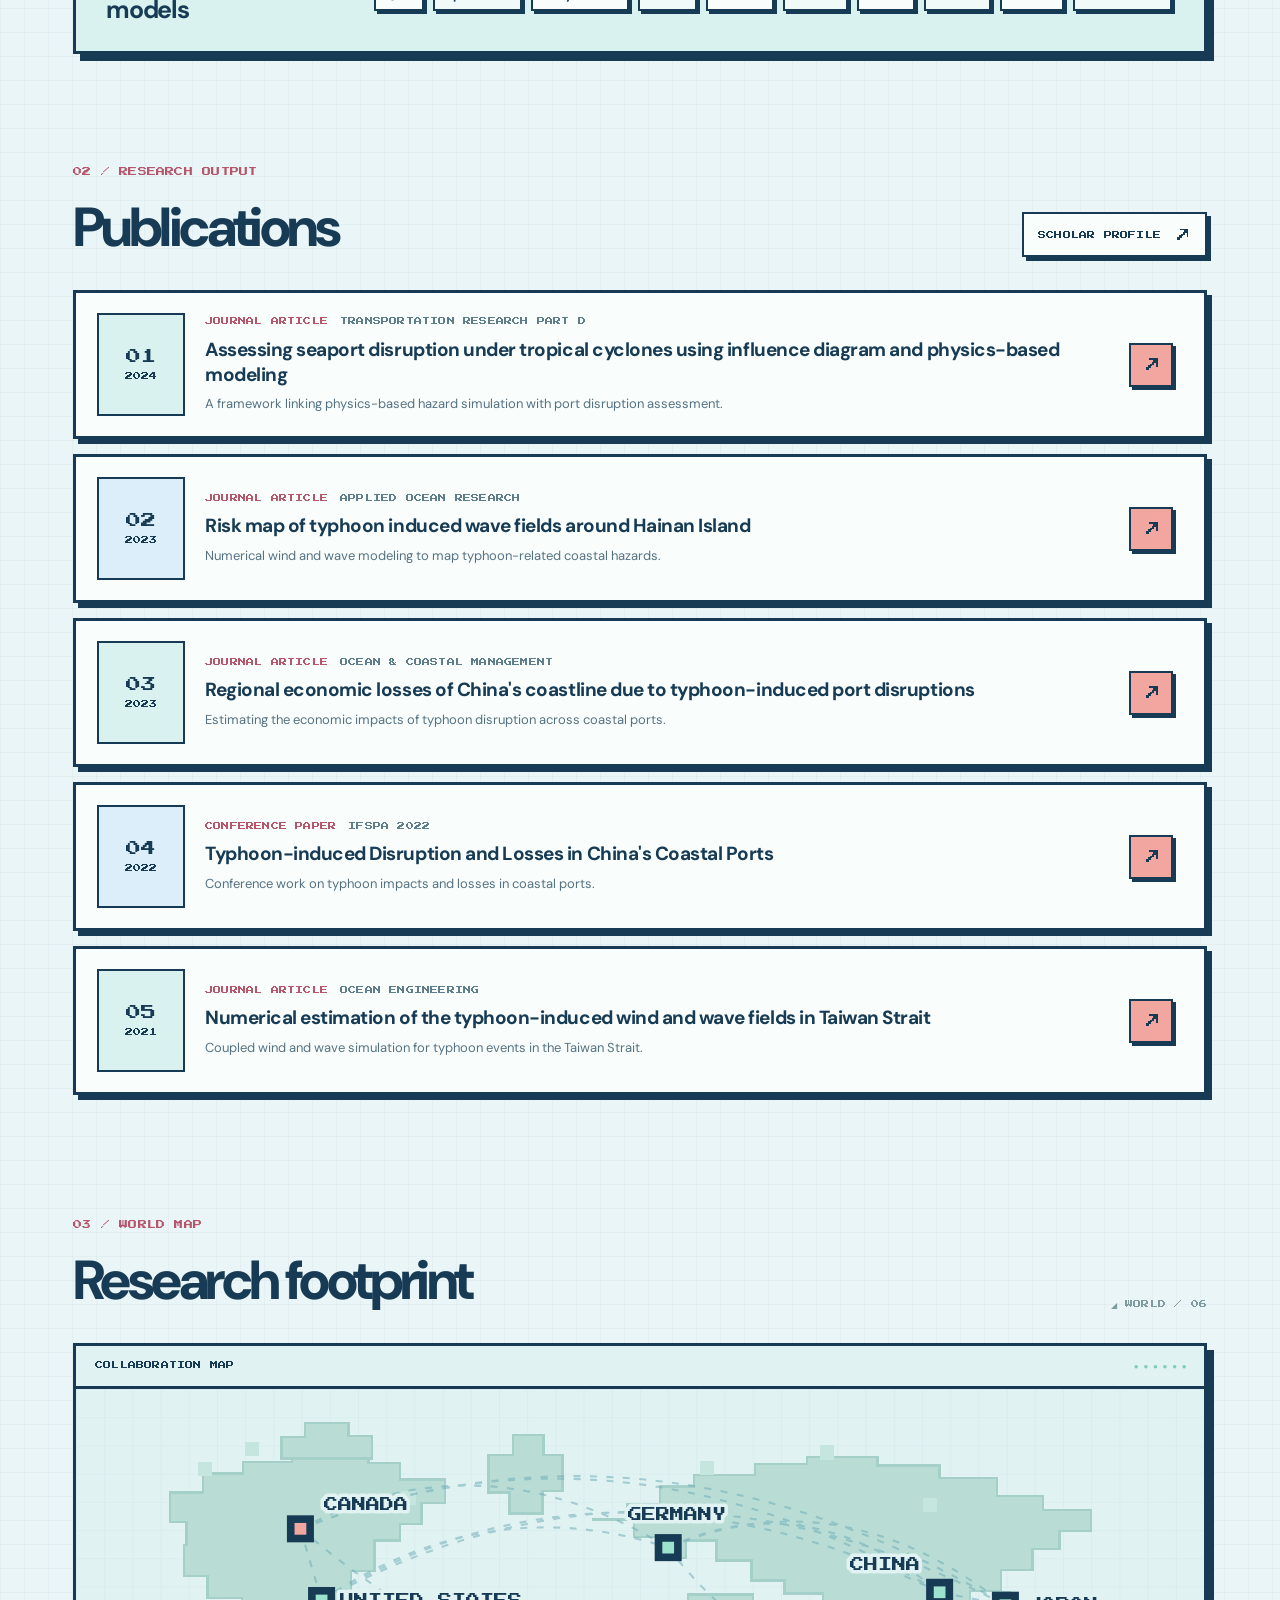
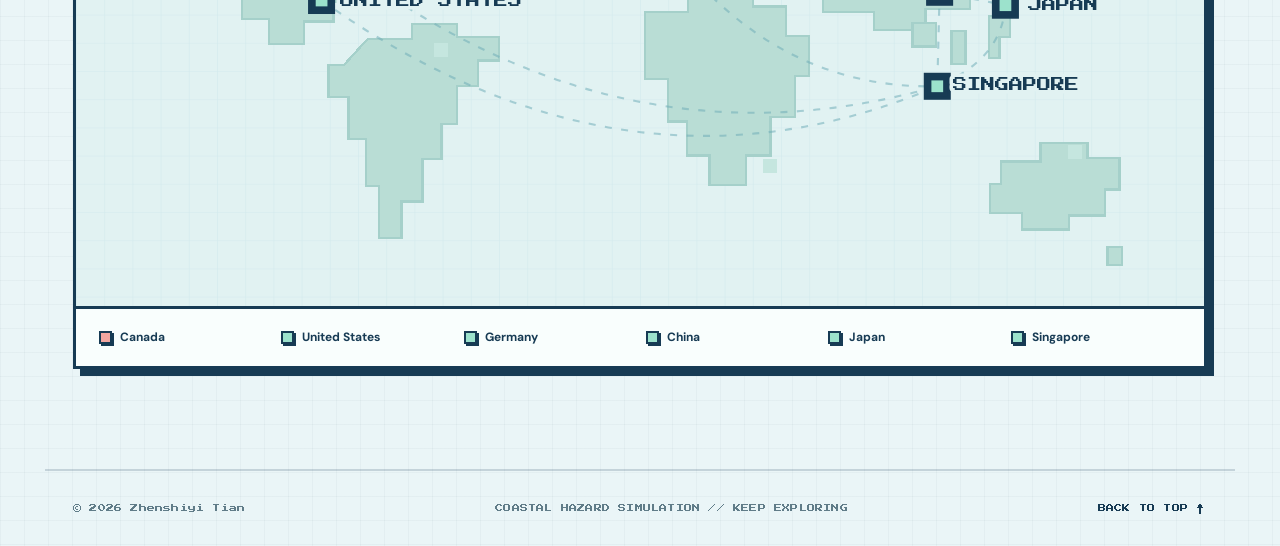
==== commit ae55dcef: "Add field cards and research news" ====
--- a/index.html
+++ b/index.html
@@ -6,7 +6,7 @@
     <meta name="theme-color" content="#eaf5f7" />
     <meta name="description" content="Zhenshiyi Tian — coastal hazard simulation, publications, and research footprint." />
     <meta name="robots" content="index,follow" />
-    <link rel="canonical" href="https://zhenshiyitian.github.io/zhenshiyi.tian.github.io/" />
+    <link rel="canonical" href="https://zhenshiyitian.github.io/" />
     <title>Zhenshiyi Tian | Coastal Hazard Simulation</title>
     <link rel="icon" href="assets/img/home-favicon.svg" type="image/svg+xml" />
     <link rel="stylesheet" href="assets/css/home.css" />
@@ -29,6 +29,7 @@
             <a href="#about">About</a>
             <a href="#publications">Publications</a>
             <a href="#footprint">Footprint</a>
+            <a href="news.html">News</a>
           </nav>
         </div>
       </header>
@@ -37,7 +38,7 @@
         <section class="hero" aria-labelledby="hero-title">
           <div class="hero-copy">
             <div class="pixel-kicker"><span class="status-square" aria-hidden="true"></span><span>RESEARCH PROFILE / 001</span></div>
-            <p class="hero-overline">Hello, world. I'm</p>
+            <p class="hero-overline">Hello</p>
             <h1 id="hero-title">Zhenshiyi<br /><span>Tian<span class="hero-period">.</span></span></h1>
             <div class="hero-field"><svg class="pixel-arrow field-icon" aria-hidden="true" focusable="false"><use href="#pixel-arrow-east" /></svg><span>COASTAL HAZARD SIMULATION</span></div>
             <p class="hero-intro">I study coastal hazards from tropical cyclones to extreme cold and Arctic conditions, using simulation to understand waves, flooding, and risks to coastal communities.</p>
@@ -48,30 +49,19 @@
             <div class="hero-meta"><span><b>BASE</b> <span>CANADA</span></span><span><b>DEGREE</b> <span>PHD · TSINGHUA</span></span></div>
           </div>
 
-          <div class="hero-visual" aria-hidden="true">
-            <div class="visual-corner corner-a"></div><div class="visual-corner corner-b"></div>
-            <figure class="pixel-avatar-card"><img src="assets/img/pixel-avatar-sprite.svg" width="128" height="128" alt="" /><figcaption>ZT / 01</figcaption></figure>
-            <article class="storm-card">
-              <div class="storm-card-head"><span>FIELD CARD // 01</span><span>◼ ◼ ◼</span></div>
+          <div class="hero-visual">
+            <div class="visual-corner corner-a" aria-hidden="true"></div><div class="visual-corner corner-b" aria-hidden="true"></div>
+            <figure class="pixel-avatar-card" aria-hidden="true"><img src="assets/img/pixel-avatar-sprite.svg" width="128" height="128" alt="" /><figcaption>ZT / 01</figcaption></figure>
+            <button class="storm-card" id="field-card" type="button" aria-label="Field card 1 of 5: Coastal Hazards. Click to show Tropical Cyclones.">
+              <div class="storm-card-head"><span id="field-card-count">FIELD CARD // 01 / 05</span><span>CLICK / NEXT</span></div>
               <div class="storm-screen">
-                <svg class="storm-pixel-art" viewBox="0 0 430 350" xmlns="http://www.w3.org/2000/svg">
-                  <defs><pattern id="screenGrid" width="20" height="20" patternUnits="userSpaceOnUse"><path d="M20 0H0V20" fill="none" stroke="#badde1" stroke-width="1" /></pattern></defs>
-                  <rect width="430" height="350" fill="#d8eff1" /><rect width="430" height="350" fill="url(#screenGrid)" />
-                  <path d="M0 268H30V258H60V248H90V238H120V229H150V221H180V225H210V235H240V246H270V253H300V251H330V239H360V222H390V207H430" fill="none" stroke="#3c8aa3" stroke-width="7" stroke-linejoin="miter" />
-                  <path d="M0 295H55V290H85V281H115V271H155V269H185V279H215V290H255V302H290V303H320V294H350V278H390V258H430" fill="none" stroke="#7dbcc6" stroke-width="8" />
-                  <g fill="#9ce2cc" stroke="#173b54" stroke-width="5"><rect x="52" y="76" width="17" height="17" /><rect x="69" y="59" width="17" height="17" /><rect x="359" y="64" width="17" height="17" /><rect x="376" y="81" width="17" height="17" /></g>
-                  <path d="M112 110H132V90H172V70H232V80H262V100H282V130H292V160H282V190H262V210H232V220H202V210H182V190H172V170H182V150H202V140H222V150H232" fill="none" stroke="#225b77" stroke-width="22" stroke-linejoin="miter" stroke-linecap="square" />
-                  <path d="M122 110H142V90H182V80H222V90H252V110H272V140H282V160H272V180H252V200H222V210H202V200H192V180H202V160H222V150" fill="none" stroke="#83c8dd" stroke-width="11" stroke-linejoin="miter" stroke-linecap="square" />
-                  <rect x="202" y="141" width="24" height="24" fill="#eafcf7" stroke="#173b54" stroke-width="5" />
-                  <path d="M53 188H73V208H93M315 91H335V111H355" fill="none" stroke="#9edbd4" stroke-width="6" />
-                  <rect x="24" y="307" width="89" height="22" fill="#f9fefd" stroke="#173b54" stroke-width="3" /><text x="33" y="322" font-size="11" font-family="monospace" font-weight="700" fill="#173b54">SIM / 001</text>
-                  <rect x="346" y="307" width="58" height="22" fill="#9ce2cc" stroke="#173b54" stroke-width="3" /><text x="360" y="322" font-size="11" font-family="monospace" font-weight="700" fill="#173b54">LIVE</text>
-                </svg>
+                <img id="field-card-image" class="field-card-image" src="assets/img/card-coastal-hazards.svg" width="430" height="350" alt="" />
                 <span class="screen-cross cross-one">+</span><span class="screen-cross cross-two">+</span>
               </div>
-              <div class="storm-card-bottom"><div><small>FOCUS AREA</small><strong><span>COASTAL</span><br /><span>HAZARDS</span></strong></div><span class="card-dpad">✣</span></div>
-            </article>
-            <div class="visual-sticker sticker-bottom"><span>STATUS</span> <b>● ACTIVE</b></div>
+              <div class="storm-card-bottom"><div><small>FOCUS AREA</small><strong><span id="field-card-line-one">COASTAL</span><br /><span id="field-card-line-two">HAZARDS</span></strong></div><span class="card-dpad" aria-hidden="true">✣</span></div>
+            </button>
+            <span class="sr-only" id="field-card-status" aria-live="polite">Coastal Hazards</span>
+            <div class="visual-sticker sticker-bottom" aria-hidden="true"><span>STATUS</span> <b>● ACTIVE</b></div>
           </div>
         </section>
 
--- a/assets/css/home.css
+++ b/assets/css/home.css
@@ -109,3 +109,15 @@
 
 .tool-chips a{transition:transform .15s,box-shadow .15s,background .15s}
 .tool-chips a:hover{transform:translate(2px,2px);box-shadow:1px 1px 0 var(--ink);background:#c6eee4}
+
+/* Interactive field cards and the News link */
+.sr-only{position:absolute;width:1px;height:1px;padding:0;margin:-1px;overflow:hidden;clip:rect(0,0,0,0);white-space:nowrap;border:0}
+button.storm-card{display:block;padding:0;color:inherit;text-align:left;cursor:url('../img/pixel-cursor.svg') 2 2,pointer}
+button.storm-card:focus-visible{outline:4px solid #e78c91;outline-offset:8px}
+.field-card-image{display:block;width:100%;height:100%;object-fit:fill;image-rendering:pixelated}
+.field-card-long .storm-card-bottom strong{font-size:24px}
+.field-card-flip .field-card-image{animation:field-card-reveal .36s steps(5,end)}
+@keyframes field-card-reveal{from{opacity:.15;transform:scale(.96)}to{opacity:1;transform:scale(1)}}
+.main-nav a[aria-current="page"]{color:#b7566b}
+@media(max-width:540px){.main-nav a:nth-child(1){display:none}.field-card-long .storm-card-bottom strong{font-size:17px}}
+@media(prefers-reduced-motion:reduce){.field-card-flip .field-card-image{animation:none}}
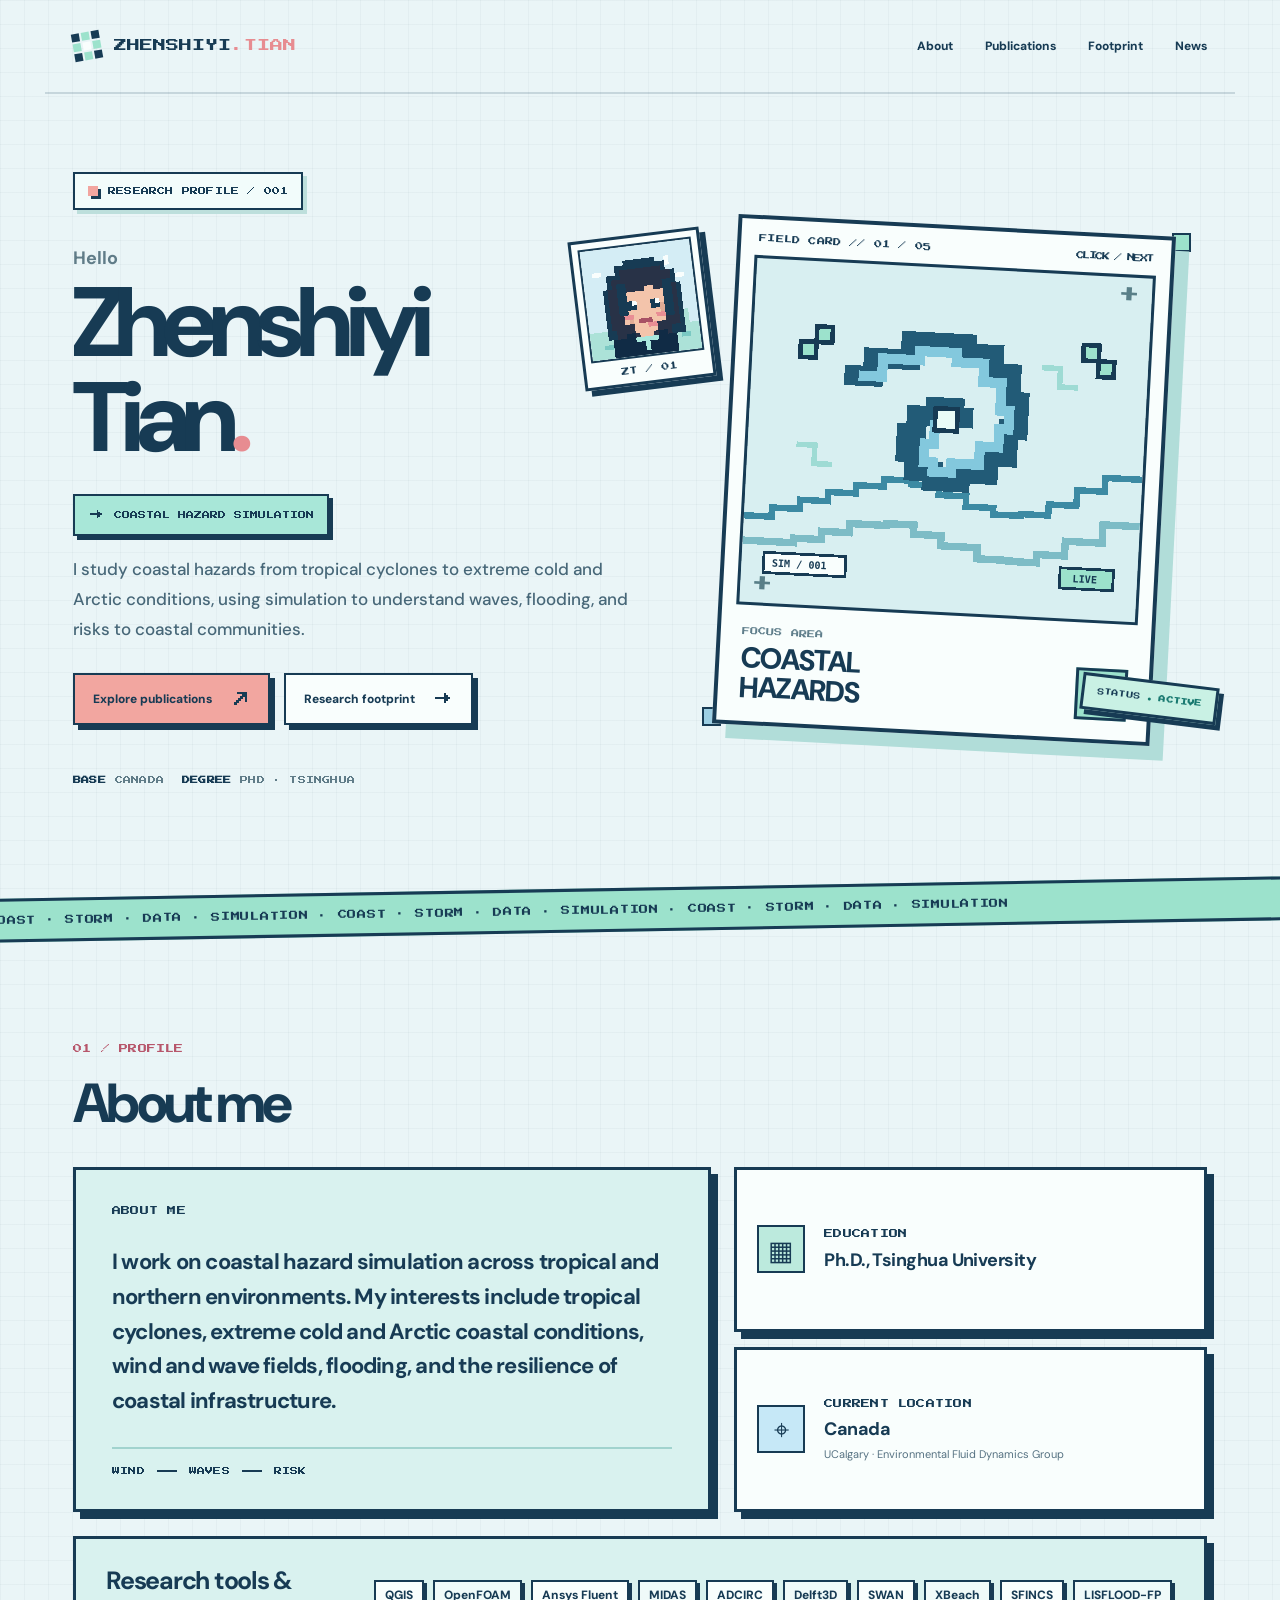
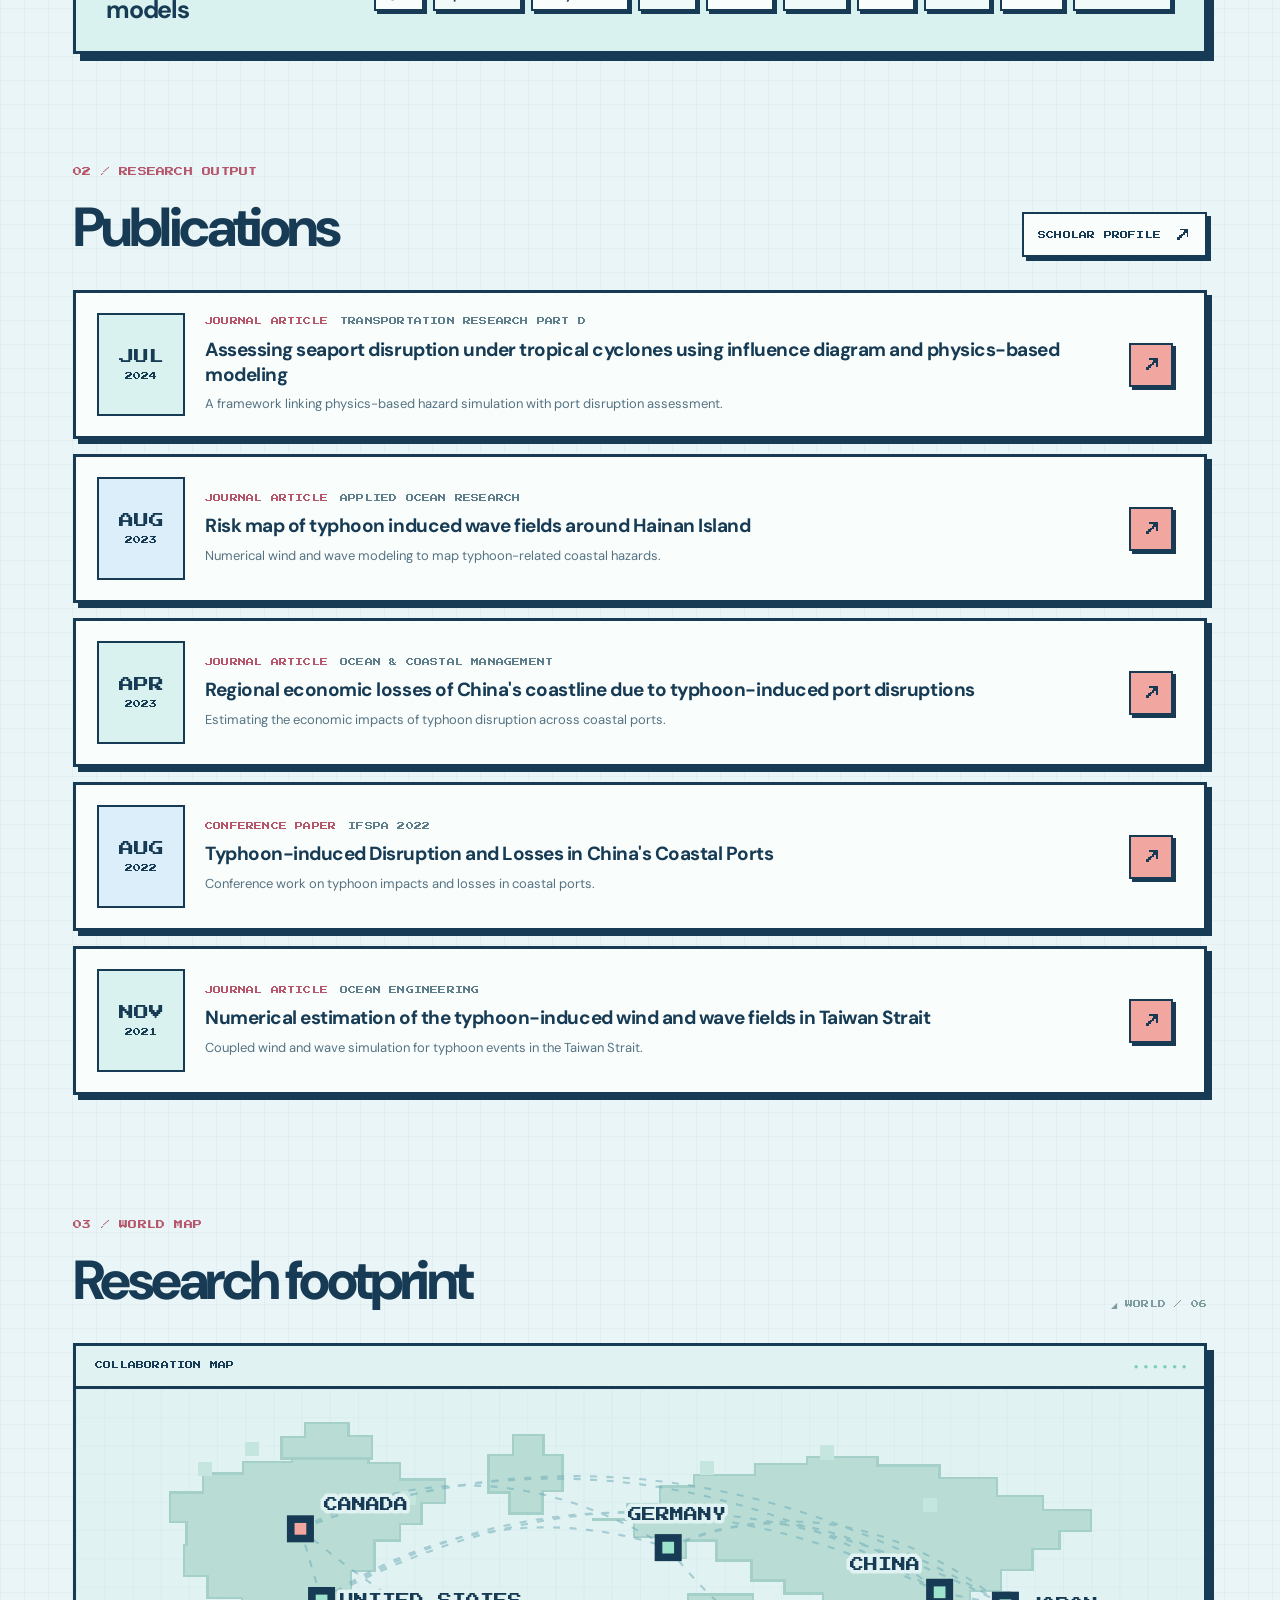
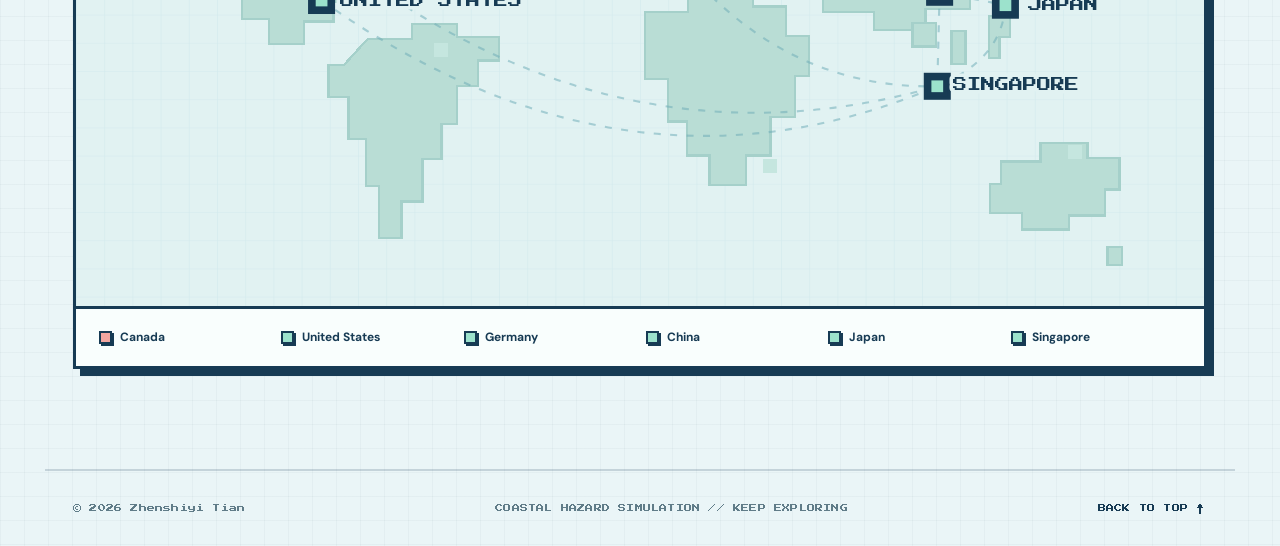
==== commit 343d0bc6: "Show publication months instead of item numbers" ====
--- a/index.html
+++ b/index.html
@@ -82,11 +82,11 @@
         <section class="content-section publications-section" id="publications" aria-labelledby="publications-title">
           <div class="section-top section-top-split"><div><span class="section-index">02 / RESEARCH OUTPUT</span><h2 id="publications-title">Publications</h2></div><a class="small-external" href="https://scholar.google.com/citations?user=LvNdj7YAAAAJ&hl=en" target="_blank" rel="noopener noreferrer"><span>SCHOLAR PROFILE</span><svg class="pixel-arrow" aria-hidden="true" focusable="false"><use href="#pixel-arrow-northeast" /></svg></a></div>
           <div class="publication-list">
-            <article class="publication-card"><div class="publication-number">01<span>2024</span></div><div class="publication-content"><div class="publication-meta"><span>JOURNAL ARTICLE</span><span>TRANSPORTATION RESEARCH PART D</span></div><h3>Assessing seaport disruption under tropical cyclones using influence diagram and physics-based modeling</h3><p>A framework linking physics-based hazard simulation with port disruption assessment.</p></div><a class="paper-link" href="https://doi.org/10.1016/j.trd.2024.104237" target="_blank" rel="noopener noreferrer" aria-label="Open 2024 paper" title="Open paper"><svg class="pixel-arrow" aria-hidden="true" focusable="false"><use href="#pixel-arrow-northeast" /></svg></a></article>
-            <article class="publication-card"><div class="publication-number">02<span>2023</span></div><div class="publication-content"><div class="publication-meta"><span>JOURNAL ARTICLE</span><span>APPLIED OCEAN RESEARCH</span></div><h3>Risk map of typhoon induced wave fields around Hainan Island</h3><p>Numerical wind and wave modeling to map typhoon-related coastal hazards.</p></div><a class="paper-link" href="https://doi.org/10.1016/j.apor.2023.103603" target="_blank" rel="noopener noreferrer" aria-label="Open 2023 Hainan Island paper" title="Open paper"><svg class="pixel-arrow" aria-hidden="true" focusable="false"><use href="#pixel-arrow-northeast" /></svg></a></article>
-            <article class="publication-card"><div class="publication-number">03<span>2023</span></div><div class="publication-content"><div class="publication-meta"><span>JOURNAL ARTICLE</span><span>OCEAN & COASTAL MANAGEMENT</span></div><h3>Regional economic losses of China's coastline due to typhoon-induced port disruptions</h3><p>Estimating the economic impacts of typhoon disruption across coastal ports.</p></div><a class="paper-link" href="https://doi.org/10.1016/j.ocecoaman.2023.106533" target="_blank" rel="noopener noreferrer" aria-label="Open 2023 port losses paper" title="Open paper"><svg class="pixel-arrow" aria-hidden="true" focusable="false"><use href="#pixel-arrow-northeast" /></svg></a></article>
-            <article class="publication-card"><div class="publication-number">04<span>2022</span></div><div class="publication-content"><div class="publication-meta"><span>CONFERENCE PAPER</span><span>IFSPA 2022</span></div><h3>Typhoon-induced Disruption and Losses in China's Coastal Ports</h3><p>Conference work on typhoon impacts and losses in coastal ports.</p></div><a class="paper-link" href="https://www.polyu.edu.hk/lms/icms/ifspa2022/images/proceeding/IFSPA2022_Conference-Proceedings_Final.pdf" target="_blank" rel="noopener noreferrer" aria-label="Open IFSPA 2022 proceedings" title="Open proceedings"><svg class="pixel-arrow" aria-hidden="true" focusable="false"><use href="#pixel-arrow-northeast" /></svg></a></article>
-            <article class="publication-card"><div class="publication-number">05<span>2021</span></div><div class="publication-content"><div class="publication-meta"><span>JOURNAL ARTICLE</span><span>OCEAN ENGINEERING</span></div><h3>Numerical estimation of the typhoon-induced wind and wave fields in Taiwan Strait</h3><p>Coupled wind and wave simulation for typhoon events in the Taiwan Strait.</p></div><a class="paper-link" href="https://doi.org/10.1016/j.oceaneng.2021.109803" target="_blank" rel="noopener noreferrer" aria-label="Open 2021 Taiwan Strait paper" title="Open paper"><svg class="pixel-arrow" aria-hidden="true" focusable="false"><use href="#pixel-arrow-northeast" /></svg></a></article>
+            <article class="publication-card"><time class="publication-date" datetime="2024-07">JUL <span>2024</span></time><div class="publication-content"><div class="publication-meta"><span>JOURNAL ARTICLE</span><span>TRANSPORTATION RESEARCH PART D</span></div><h3>Assessing seaport disruption under tropical cyclones using influence diagram and physics-based modeling</h3><p>A framework linking physics-based hazard simulation with port disruption assessment.</p></div><a class="paper-link" href="https://doi.org/10.1016/j.trd.2024.104237" target="_blank" rel="noopener noreferrer" aria-label="Open 2024 paper" title="Open paper"><svg class="pixel-arrow" aria-hidden="true" focusable="false"><use href="#pixel-arrow-northeast" /></svg></a></article>
+            <article class="publication-card"><time class="publication-date" datetime="2023-08">AUG <span>2023</span></time><div class="publication-content"><div class="publication-meta"><span>JOURNAL ARTICLE</span><span>APPLIED OCEAN RESEARCH</span></div><h3>Risk map of typhoon induced wave fields around Hainan Island</h3><p>Numerical wind and wave modeling to map typhoon-related coastal hazards.</p></div><a class="paper-link" href="https://doi.org/10.1016/j.apor.2023.103603" target="_blank" rel="noopener noreferrer" aria-label="Open 2023 Hainan Island paper" title="Open paper"><svg class="pixel-arrow" aria-hidden="true" focusable="false"><use href="#pixel-arrow-northeast" /></svg></a></article>
+            <article class="publication-card"><time class="publication-date" datetime="2023-04">APR <span>2023</span></time><div class="publication-content"><div class="publication-meta"><span>JOURNAL ARTICLE</span><span>OCEAN & COASTAL MANAGEMENT</span></div><h3>Regional economic losses of China's coastline due to typhoon-induced port disruptions</h3><p>Estimating the economic impacts of typhoon disruption across coastal ports.</p></div><a class="paper-link" href="https://doi.org/10.1016/j.ocecoaman.2023.106533" target="_blank" rel="noopener noreferrer" aria-label="Open 2023 port losses paper" title="Open paper"><svg class="pixel-arrow" aria-hidden="true" focusable="false"><use href="#pixel-arrow-northeast" /></svg></a></article>
+            <article class="publication-card"><time class="publication-date" datetime="2022-08">AUG <span>2022</span></time><div class="publication-content"><div class="publication-meta"><span>CONFERENCE PAPER</span><span>IFSPA 2022</span></div><h3>Typhoon-induced Disruption and Losses in China's Coastal Ports</h3><p>Conference work on typhoon impacts and losses in coastal ports.</p></div><a class="paper-link" href="https://www.polyu.edu.hk/lms/icms/ifspa2022/images/proceeding/IFSPA2022_Conference-Proceedings_Final.pdf" target="_blank" rel="noopener noreferrer" aria-label="Open IFSPA 2022 proceedings" title="Open proceedings"><svg class="pixel-arrow" aria-hidden="true" focusable="false"><use href="#pixel-arrow-northeast" /></svg></a></article>
+            <article class="publication-card"><time class="publication-date" datetime="2021-11">NOV <span>2021</span></time><div class="publication-content"><div class="publication-meta"><span>JOURNAL ARTICLE</span><span>OCEAN ENGINEERING</span></div><h3>Numerical estimation of the typhoon-induced wind and wave fields in Taiwan Strait</h3><p>Coupled wind and wave simulation for typhoon events in the Taiwan Strait.</p></div><a class="paper-link" href="https://doi.org/10.1016/j.oceaneng.2021.109803" target="_blank" rel="noopener noreferrer" aria-label="Open 2021 Taiwan Strait paper" title="Open paper"><svg class="pixel-arrow" aria-hidden="true" focusable="false"><use href="#pixel-arrow-northeast" /></svg></a></article>
           </div>
         </section>
 
--- a/assets/css/home.css
+++ b/assets/css/home.css
@@ -1,10 +1,10 @@
 @import url('https://fonts.googleapis.com/css2?family=DM+Sans:wght@400;500;600;700;800&family=Press+Start+2P&display=swap');
 
 :root{--ink:#173b54;--deep:#102b45;--paper:#eaf5f7;--cream:#f9fefd;--muted:#60717b;--aqua:#cde6dd;--sky:#d7e9ee;--sun:#9ce2cc;--coral:#f2a6a0;--border:3px solid var(--ink);--pixel:'Press Start 2P',monospace;--body:'DM Sans',Arial,sans-serif}
-*{box-sizing:border-box}html{scroll-behavior:smooth}body{margin:0;color:var(--ink);background:var(--paper);font-family:var(--body)}a{color:inherit;text-decoration:none}button{font:inherit;cursor:pointer}a,button{-webkit-tap-highlight-color:transparent}a:focus-visible,button:focus-visible{outline:3px solid #e78c91;outline-offset:4px}::selection{background:#9ce2cc;color:var(--deep)}.skip-link{position:absolute;left:-9999px;top:10px;padding:12px;background:white;z-index:50}.skip-link:focus{left:10px}.page-shell{overflow:hidden;background-image:linear-gradient(to right,rgba(32,57,75,.026) 1px,transparent 1px),linear-gradient(to bottom,rgba(32,57,75,.026) 1px,transparent 1px);background-size:24px 24px}.site-header,.hero,.content-section,.site-footer{max-width:1190px;margin-inline:auto}.site-header{height:94px;padding-inline:28px;display:flex;align-items:center;justify-content:space-between;gap:24px;border-bottom:2px solid rgba(32,57,75,.14)}.brand{display:flex;align-items:center;gap:13px;font-family:var(--pixel);font-size:13px;line-height:1.4;white-space:nowrap}.brand-accent{color:#e78c91}.brand-pixels{display:grid;grid-template-columns:repeat(3,8px);grid-template-rows:repeat(3,8px);gap:2px;transform:rotate(-10deg)}.brand-pixels i{display:block;background:var(--ink)}.brand-pixels i:nth-child(2),.brand-pixels i:nth-child(4),.brand-pixels i:nth-child(6),.brand-pixels i:nth-child(8){background:var(--sun)}.brand-pixels i:nth-child(5){background:#f9fefd}.header-actions,.main-nav{display:flex;align-items:center}.header-actions{gap:34px}.main-nav{gap:32px}.main-nav a{font-size:12px;font-weight:800;transition:color .2s}.main-nav a:hover{color:#c96176}.pixel-button:hover,.small-external:hover{transform:translate(2px,2px);box-shadow:1px 1px 0 var(--ink)}.hero{padding:78px 28px 100px;min-height:640px;display:grid;grid-template-columns:1.04fr .96fr;gap:38px;align-items:center}.hero-copy{position:relative;z-index:1}.pixel-kicker,.section-index,.panel-label,.publication-meta,.map-topline,.map-coordinate,.hero-meta,.narrative-trail,.storm-card-head,.storm-card-bottom small,.visual-sticker,.small-external,.map-note,.site-footer{font-family:var(--pixel);letter-spacing:.025em}.pixel-kicker{display:flex;align-items:center;gap:10px;width:max-content;max-width:100%;padding:11px 13px;border:2px solid var(--ink);background:#f2fcfb;box-shadow:4px 4px 0 #bddfdc;font-size:8px;line-height:1.5}.status-square{width:10px;height:10px;background:#f2a6a0;box-shadow:3px 3px 0 var(--ink)}.hero-overline{margin:36px 0 6px;color:#657780;font-size:18px;font-weight:700}.hero h1{margin:0;font-family:var(--body);font-size:clamp(65px,7.7vw,104px);line-height:.95;letter-spacing:-.085em;font-weight:800}.hero h1>span{display:inline-block;margin-top:1px}.hero-period{color:#e78c91}.hero-field{display:flex;align-items:center;gap:10px;width:max-content;max-width:100%;margin:30px 0 19px;padding:11px 13px;background:#a8e7d8;border:2px solid var(--ink);box-shadow:4px 4px 0 var(--ink);font-family:var(--pixel);font-size:8px;line-height:1.5}.field-icon{font-family:var(--body);font-size:19px;line-height:.5}.hero-intro{max-width:565px;margin:0;color:#4f626b;font-size:17px;line-height:1.75;font-weight:500}.hero-actions{display:flex;flex-wrap:wrap;gap:14px;margin-top:28px}.pixel-button{min-height:52px;display:inline-flex;align-items:center;justify-content:space-between;gap:18px;padding:0 18px;border:2px solid var(--ink);box-shadow:5px 5px 0 var(--ink);font-size:12px;font-weight:800;transition:transform .15s,box-shadow .15s}.pixel-button span:last-child{font-size:19px}.button-primary{background:#f2a6a0}.button-outline{background:var(--cream)}.hero-meta{display:flex;flex-wrap:wrap;gap:18px;margin-top:48px;color:#7c8b8e;font-size:8px;line-height:1.9}.hero-meta>span{display:flex;align-items:center;gap:9px}.hero-meta b{color:var(--ink)}.hero-visual{position:relative;min-height:520px;display:grid;place-items:center}.storm-card{position:relative;width:min(100%,438px);border:4px solid var(--ink);background:#f9fefd;box-shadow:14px 14px 0 #b1ddd9;transform:rotate(3deg);transition:transform .3s}.storm-card:hover{transform:rotate(1deg) translateY(-4px)}.storm-card-head{display:flex;align-items:center;justify-content:space-between;padding:15px 18px 13px;font-size:8px}.storm-card-head span:last-child{letter-spacing:-.2em}.storm-screen{position:relative;overflow:hidden;margin:0 14px;border:3px solid var(--ink);height:350px;background:#d8eff1}.storm-pixel-art{width:100%;height:100%;display:block;shape-rendering:crispEdges}.screen-cross{position:absolute;color:#597f88;font-family:var(--pixel);font-size:21px}.cross-one{right:12px;top:7px}.cross-two{left:11px;bottom:8px}.storm-card-bottom{display:flex;justify-content:space-between;align-items:end;padding:22px 21px 19px}.storm-card-bottom small{display:block;color:#71868b;font-size:8px}.storm-card-bottom strong{display:block;margin-top:7px;font-size:29px;line-height:1.04;letter-spacing:-.055em;font-weight:800}.card-dpad{display:grid;place-items:center;width:52px;height:52px;background:#9ce2cc;border:3px solid var(--ink);font-size:41px;line-height:1}.visual-sticker{position:absolute;z-index:2;border:3px solid var(--ink);box-shadow:5px 5px 0 var(--ink);line-height:1.5}.sticker-top{left:-1%;top:55px;display:flex;align-items:center;gap:8px;padding:11px 13px;background:#d6eff7;font-size:8px;transform:rotate(-10deg)}.sticker-top:first-letter{font-size:30px}.sticker-bottom{right:-2%;bottom:23px;padding:10px 13px;background:#d8eff1;font-size:7px;transform:rotate(7deg)}.sticker-bottom b{color:#287968}.visual-corner{position:absolute;width:19px;height:19px;background:var(--sun);border:2px solid var(--ink)}.corner-a{right:3%;top:13px}.corner-b{left:4%;bottom:14px;background:#7dbcc6}.pixel-divider{overflow:hidden;border-block:3px solid var(--ink);background:#9ce2cc;transform:rotate(-1deg) scale(1.02)}.pixel-divider div{width:max-content;padding:14px 0;font-family:var(--pixel);font-size:9px;white-space:nowrap;letter-spacing:.06em}.content-section{padding:111px 28px 0;scroll-margin-top:20px}.section-top{display:flex;justify-content:space-between;align-items:end;gap:26px;margin-bottom:33px}.section-index{display:block;margin-bottom:18px;color:#b7566b;font-size:9px;line-height:1.5}.section-top h2{margin:0;font-size:clamp(36px,4.4vw,55px);line-height:1.1;letter-spacing:-.065em;font-weight:800}.section-top p{max-width:590px;margin:16px 0 0;color:var(--muted);font-size:15px;line-height:1.7}.section-symbol{font-size:52px;color:#7dcdbb;line-height:1}.pixel-panel{border:var(--border);background:var(--cream);box-shadow:7px 7px 0 var(--ink)}.about-grid{display:grid;grid-template-columns:1.35fr 1fr;gap:23px}.about-narrative{position:relative;display:flex;flex-direction:column;min-height:344px;padding:34px 36px;background:#d9f2ef;overflow:hidden}.panel-label{display:block;position:relative;z-index:1;font-size:9px;line-height:1.5}.about-narrative p{position:relative;z-index:1;max-width:620px;margin:28px 0;font-size:22px;line-height:1.58;font-weight:700;letter-spacing:-.035em}.narrative-trail{display:flex;align-items:center;gap:12px;margin-top:auto;border-top:2px solid #a1d3ce;padding-top:18px;font-size:8px}.narrative-trail i{display:block;width:20px;height:2px;background:var(--ink)}.about-facts{display:grid;gap:15px}.fact-card{display:flex;align-items:center;gap:19px;min-height:98px;padding:17px 20px;background:#f9fefd}.fact-icon{flex:0 0 auto;display:grid;place-items:center;width:48px;height:48px;border:2px solid var(--ink);background:#bceadd;font-family:var(--pixel);font-size:27px}.fact-card:nth-child(2) .fact-icon{background:#c6e8f7}.fact-card:nth-child(3) .fact-icon{background:#dbeefa}.fact-card strong{display:block;margin-top:8px;font-size:18px;line-height:1.25;letter-spacing:-.03em}.fact-project small{display:block;margin-top:5px;color:var(--muted);font-size:12px}.section-top-split{align-items:end}.small-external{flex:0 0 auto;display:flex;align-items:center;gap:13px;padding:12px 14px;border:2px solid var(--ink);background:#f9fefd;box-shadow:4px 4px 0 var(--ink);font-size:8px;line-height:1.5;transition:transform .15s,box-shadow .15s}.small-external span:last-child{font-family:var(--body);font-size:17px}.publication-list{display:grid;gap:15px}.publication-card{display:grid;grid-template-columns:88px 1fr 54px;gap:20px;align-items:center;min-height:149px;padding:20px 21px;border:var(--border);background:#f9fefd;box-shadow:5px 5px 0 var(--ink);transition:transform .2s,background .2s}.publication-card:hover{transform:translate(-3px,-3px);background:#eefbf8}.publication-number{align-self:stretch;display:flex;flex-direction:column;align-items:center;justify-content:center;gap:8px;border:2px solid var(--ink);background:#d9f2ef;font-family:var(--pixel);font-size:15px}.publication-card:nth-child(2) .publication-number{background:#dbeefa}.publication-card:nth-child(3) .publication-number{background:#d9f2ef}.publication-card:nth-child(4) .publication-number{background:#dbeefa}.publication-card:nth-child(5) .publication-number{background:#f5dee2}.publication-number span{font-size:8px}.publication-meta{display:flex;flex-wrap:wrap;gap:12px;color:#b7566b;font-size:8px;line-height:1.7}.publication-meta span+span{color:#798b8d}.publication-content h3{margin:9px 0 7px;font-size:19px;line-height:1.3;letter-spacing:-.025em}.publication-content p{margin:0;color:var(--muted);font-size:13px;line-height:1.55}.paper-link{display:grid;place-items:center;width:44px;height:44px;border:2px solid var(--ink);background:#f2a6a0;box-shadow:3px 3px 0 var(--ink);font-size:20px;transition:transform .15s,box-shadow .15s}.paper-link:hover{transform:translate(2px,2px);box-shadow:1px 1px 0 var(--ink)}.footprint-section{padding-top:123px}.map-coordinate{font-size:8px;color:#7e9ca0}.map-panel{background:#e1f2f2}.map-topline{display:flex;justify-content:space-between;padding:15px 19px;border-bottom:3px solid var(--ink);font-size:8px}.map-topline span:last-child{color:#7dcdbb;letter-spacing:-.2em}.world-map{width:100%;overflow:hidden;aspect-ratio:960/440}.world-map svg{display:block;width:100%;height:100%}.map-land{stroke:#a5d0ca;stroke-width:2;shape-rendering:crispEdges}.map-pixels{shape-rendering:crispEdges}.map-point rect:first-child{fill:#173b54;stroke:#173b54;stroke-width:3}.map-point rect:nth-child(2){fill:#9ce2cc}.point-canada rect:nth-child(2){fill:#f2a6a0}.map-point text{font-family:var(--pixel);font-size:12px;fill:#173b54;paint-order:stroke;stroke:#e1f2f2;stroke-width:6px;stroke-linejoin:round}.map-legend{display:grid;grid-template-columns:repeat(4,1fr);gap:15px;padding:21px 23px;border-top:3px solid var(--ink);background:#f9fefd}.map-legend>div{display:grid;grid-template-columns:15px 1fr;column-gap:10px;align-items:start}.legend-dot{grid-row:span 2;display:block;width:13px;height:13px;margin-top:3px;background:#9ce2cc;border:2px solid var(--ink);box-shadow:2px 2px 0 var(--ink)}.legend-dot.current{background:#f2a6a0}.legend-dot.education{background:#86bbc3}.map-legend strong{font-size:13px}.map-legend span{margin-top:4px;color:var(--muted);font-size:11px}.map-note{margin:20px 0 0;color:#61747c;font-family:var(--body);font-size:12px;line-height:1.6;letter-spacing:0}.site-footer{display:flex;justify-content:space-between;align-items:center;gap:20px;margin-top:100px;padding:30px 28px;border-top:2px solid rgba(32,57,75,.18);color:#758588;font-size:8px;line-height:1.8}.site-footer a{color:var(--ink)}.site-footer a:hover{color:#c96176}
+*{box-sizing:border-box}html{scroll-behavior:smooth}body{margin:0;color:var(--ink);background:var(--paper);font-family:var(--body)}a{color:inherit;text-decoration:none}button{font:inherit;cursor:pointer}a,button{-webkit-tap-highlight-color:transparent}a:focus-visible,button:focus-visible{outline:3px solid #e78c91;outline-offset:4px}::selection{background:#9ce2cc;color:var(--deep)}.skip-link{position:absolute;left:-9999px;top:10px;padding:12px;background:white;z-index:50}.skip-link:focus{left:10px}.page-shell{overflow:hidden;background-image:linear-gradient(to right,rgba(32,57,75,.026) 1px,transparent 1px),linear-gradient(to bottom,rgba(32,57,75,.026) 1px,transparent 1px);background-size:24px 24px}.site-header,.hero,.content-section,.site-footer{max-width:1190px;margin-inline:auto}.site-header{height:94px;padding-inline:28px;display:flex;align-items:center;justify-content:space-between;gap:24px;border-bottom:2px solid rgba(32,57,75,.14)}.brand{display:flex;align-items:center;gap:13px;font-family:var(--pixel);font-size:13px;line-height:1.4;white-space:nowrap}.brand-accent{color:#e78c91}.brand-pixels{display:grid;grid-template-columns:repeat(3,8px);grid-template-rows:repeat(3,8px);gap:2px;transform:rotate(-10deg)}.brand-pixels i{display:block;background:var(--ink)}.brand-pixels i:nth-child(2),.brand-pixels i:nth-child(4),.brand-pixels i:nth-child(6),.brand-pixels i:nth-child(8){background:var(--sun)}.brand-pixels i:nth-child(5){background:#f9fefd}.header-actions,.main-nav{display:flex;align-items:center}.header-actions{gap:34px}.main-nav{gap:32px}.main-nav a{font-size:12px;font-weight:800;transition:color .2s}.main-nav a:hover{color:#c96176}.pixel-button:hover,.small-external:hover{transform:translate(2px,2px);box-shadow:1px 1px 0 var(--ink)}.hero{padding:78px 28px 100px;min-height:640px;display:grid;grid-template-columns:1.04fr .96fr;gap:38px;align-items:center}.hero-copy{position:relative;z-index:1}.pixel-kicker,.section-index,.panel-label,.publication-meta,.map-topline,.map-coordinate,.hero-meta,.narrative-trail,.storm-card-head,.storm-card-bottom small,.visual-sticker,.small-external,.map-note,.site-footer{font-family:var(--pixel);letter-spacing:.025em}.pixel-kicker{display:flex;align-items:center;gap:10px;width:max-content;max-width:100%;padding:11px 13px;border:2px solid var(--ink);background:#f2fcfb;box-shadow:4px 4px 0 #bddfdc;font-size:8px;line-height:1.5}.status-square{width:10px;height:10px;background:#f2a6a0;box-shadow:3px 3px 0 var(--ink)}.hero-overline{margin:36px 0 6px;color:#657780;font-size:18px;font-weight:700}.hero h1{margin:0;font-family:var(--body);font-size:clamp(65px,7.7vw,104px);line-height:.95;letter-spacing:-.085em;font-weight:800}.hero h1>span{display:inline-block;margin-top:1px}.hero-period{color:#e78c91}.hero-field{display:flex;align-items:center;gap:10px;width:max-content;max-width:100%;margin:30px 0 19px;padding:11px 13px;background:#a8e7d8;border:2px solid var(--ink);box-shadow:4px 4px 0 var(--ink);font-family:var(--pixel);font-size:8px;line-height:1.5}.field-icon{font-family:var(--body);font-size:19px;line-height:.5}.hero-intro{max-width:565px;margin:0;color:#4f626b;font-size:17px;line-height:1.75;font-weight:500}.hero-actions{display:flex;flex-wrap:wrap;gap:14px;margin-top:28px}.pixel-button{min-height:52px;display:inline-flex;align-items:center;justify-content:space-between;gap:18px;padding:0 18px;border:2px solid var(--ink);box-shadow:5px 5px 0 var(--ink);font-size:12px;font-weight:800;transition:transform .15s,box-shadow .15s}.pixel-button span:last-child{font-size:19px}.button-primary{background:#f2a6a0}.button-outline{background:var(--cream)}.hero-meta{display:flex;flex-wrap:wrap;gap:18px;margin-top:48px;color:#7c8b8e;font-size:8px;line-height:1.9}.hero-meta>span{display:flex;align-items:center;gap:9px}.hero-meta b{color:var(--ink)}.hero-visual{position:relative;min-height:520px;display:grid;place-items:center}.storm-card{position:relative;width:min(100%,438px);border:4px solid var(--ink);background:#f9fefd;box-shadow:14px 14px 0 #b1ddd9;transform:rotate(3deg);transition:transform .3s}.storm-card:hover{transform:rotate(1deg) translateY(-4px)}.storm-card-head{display:flex;align-items:center;justify-content:space-between;padding:15px 18px 13px;font-size:8px}.storm-card-head span:last-child{letter-spacing:-.2em}.storm-screen{position:relative;overflow:hidden;margin:0 14px;border:3px solid var(--ink);height:350px;background:#d8eff1}.storm-pixel-art{width:100%;height:100%;display:block;shape-rendering:crispEdges}.screen-cross{position:absolute;color:#597f88;font-family:var(--pixel);font-size:21px}.cross-one{right:12px;top:7px}.cross-two{left:11px;bottom:8px}.storm-card-bottom{display:flex;justify-content:space-between;align-items:end;padding:22px 21px 19px}.storm-card-bottom small{display:block;color:#71868b;font-size:8px}.storm-card-bottom strong{display:block;margin-top:7px;font-size:29px;line-height:1.04;letter-spacing:-.055em;font-weight:800}.card-dpad{display:grid;place-items:center;width:52px;height:52px;background:#9ce2cc;border:3px solid var(--ink);font-size:41px;line-height:1}.visual-sticker{position:absolute;z-index:2;border:3px solid var(--ink);box-shadow:5px 5px 0 var(--ink);line-height:1.5}.sticker-top{left:-1%;top:55px;display:flex;align-items:center;gap:8px;padding:11px 13px;background:#d6eff7;font-size:8px;transform:rotate(-10deg)}.sticker-top:first-letter{font-size:30px}.sticker-bottom{right:-2%;bottom:23px;padding:10px 13px;background:#d8eff1;font-size:7px;transform:rotate(7deg)}.sticker-bottom b{color:#287968}.visual-corner{position:absolute;width:19px;height:19px;background:var(--sun);border:2px solid var(--ink)}.corner-a{right:3%;top:13px}.corner-b{left:4%;bottom:14px;background:#7dbcc6}.pixel-divider{overflow:hidden;border-block:3px solid var(--ink);background:#9ce2cc;transform:rotate(-1deg) scale(1.02)}.pixel-divider div{width:max-content;padding:14px 0;font-family:var(--pixel);font-size:9px;white-space:nowrap;letter-spacing:.06em}.content-section{padding:111px 28px 0;scroll-margin-top:20px}.section-top{display:flex;justify-content:space-between;align-items:end;gap:26px;margin-bottom:33px}.section-index{display:block;margin-bottom:18px;color:#b7566b;font-size:9px;line-height:1.5}.section-top h2{margin:0;font-size:clamp(36px,4.4vw,55px);line-height:1.1;letter-spacing:-.065em;font-weight:800}.section-top p{max-width:590px;margin:16px 0 0;color:var(--muted);font-size:15px;line-height:1.7}.section-symbol{font-size:52px;color:#7dcdbb;line-height:1}.pixel-panel{border:var(--border);background:var(--cream);box-shadow:7px 7px 0 var(--ink)}.about-grid{display:grid;grid-template-columns:1.35fr 1fr;gap:23px}.about-narrative{position:relative;display:flex;flex-direction:column;min-height:344px;padding:34px 36px;background:#d9f2ef;overflow:hidden}.panel-label{display:block;position:relative;z-index:1;font-size:9px;line-height:1.5}.about-narrative p{position:relative;z-index:1;max-width:620px;margin:28px 0;font-size:22px;line-height:1.58;font-weight:700;letter-spacing:-.035em}.narrative-trail{display:flex;align-items:center;gap:12px;margin-top:auto;border-top:2px solid #a1d3ce;padding-top:18px;font-size:8px}.narrative-trail i{display:block;width:20px;height:2px;background:var(--ink)}.about-facts{display:grid;gap:15px}.fact-card{display:flex;align-items:center;gap:19px;min-height:98px;padding:17px 20px;background:#f9fefd}.fact-icon{flex:0 0 auto;display:grid;place-items:center;width:48px;height:48px;border:2px solid var(--ink);background:#bceadd;font-family:var(--pixel);font-size:27px}.fact-card:nth-child(2) .fact-icon{background:#c6e8f7}.fact-card:nth-child(3) .fact-icon{background:#dbeefa}.fact-card strong{display:block;margin-top:8px;font-size:18px;line-height:1.25;letter-spacing:-.03em}.fact-project small{display:block;margin-top:5px;color:var(--muted);font-size:12px}.section-top-split{align-items:end}.small-external{flex:0 0 auto;display:flex;align-items:center;gap:13px;padding:12px 14px;border:2px solid var(--ink);background:#f9fefd;box-shadow:4px 4px 0 var(--ink);font-size:8px;line-height:1.5;transition:transform .15s,box-shadow .15s}.small-external span:last-child{font-family:var(--body);font-size:17px}.publication-list{display:grid;gap:15px}.publication-card{display:grid;grid-template-columns:88px 1fr 54px;gap:20px;align-items:center;min-height:149px;padding:20px 21px;border:var(--border);background:#f9fefd;box-shadow:5px 5px 0 var(--ink);transition:transform .2s,background .2s}.publication-card:hover{transform:translate(-3px,-3px);background:#eefbf8}.publication-date{align-self:stretch;display:flex;flex-direction:column;align-items:center;justify-content:center;gap:8px;border:2px solid var(--ink);background:#d9f2ef;font-family:var(--pixel);font-size:15px}.publication-card:nth-child(2) .publication-date{background:#dbeefa}.publication-card:nth-child(3) .publication-date{background:#d9f2ef}.publication-card:nth-child(4) .publication-date{background:#dbeefa}.publication-card:nth-child(5) .publication-date{background:#f5dee2}.publication-date span{font-size:8px}.publication-meta{display:flex;flex-wrap:wrap;gap:12px;color:#b7566b;font-size:8px;line-height:1.7}.publication-meta span+span{color:#798b8d}.publication-content h3{margin:9px 0 7px;font-size:19px;line-height:1.3;letter-spacing:-.025em}.publication-content p{margin:0;color:var(--muted);font-size:13px;line-height:1.55}.paper-link{display:grid;place-items:center;width:44px;height:44px;border:2px solid var(--ink);background:#f2a6a0;box-shadow:3px 3px 0 var(--ink);font-size:20px;transition:transform .15s,box-shadow .15s}.paper-link:hover{transform:translate(2px,2px);box-shadow:1px 1px 0 var(--ink)}.footprint-section{padding-top:123px}.map-coordinate{font-size:8px;color:#7e9ca0}.map-panel{background:#e1f2f2}.map-topline{display:flex;justify-content:space-between;padding:15px 19px;border-bottom:3px solid var(--ink);font-size:8px}.map-topline span:last-child{color:#7dcdbb;letter-spacing:-.2em}.world-map{width:100%;overflow:hidden;aspect-ratio:960/440}.world-map svg{display:block;width:100%;height:100%}.map-land{stroke:#a5d0ca;stroke-width:2;shape-rendering:crispEdges}.map-pixels{shape-rendering:crispEdges}.map-point rect:first-child{fill:#173b54;stroke:#173b54;stroke-width:3}.map-point rect:nth-child(2){fill:#9ce2cc}.point-canada rect:nth-child(2){fill:#f2a6a0}.map-point text{font-family:var(--pixel);font-size:12px;fill:#173b54;paint-order:stroke;stroke:#e1f2f2;stroke-width:6px;stroke-linejoin:round}.map-legend{display:grid;grid-template-columns:repeat(4,1fr);gap:15px;padding:21px 23px;border-top:3px solid var(--ink);background:#f9fefd}.map-legend>div{display:grid;grid-template-columns:15px 1fr;column-gap:10px;align-items:start}.legend-dot{grid-row:span 2;display:block;width:13px;height:13px;margin-top:3px;background:#9ce2cc;border:2px solid var(--ink);box-shadow:2px 2px 0 var(--ink)}.legend-dot.current{background:#f2a6a0}.legend-dot.education{background:#86bbc3}.map-legend strong{font-size:13px}.map-legend span{margin-top:4px;color:var(--muted);font-size:11px}.map-note{margin:20px 0 0;color:#61747c;font-family:var(--body);font-size:12px;line-height:1.6;letter-spacing:0}.site-footer{display:flex;justify-content:space-between;align-items:center;gap:20px;margin-top:100px;padding:30px 28px;border-top:2px solid rgba(32,57,75,.18);color:#758588;font-size:8px;line-height:1.8}.site-footer a{color:var(--ink)}.site-footer a:hover{color:#c96176}
 @media(max-width:1020px){.brand{font-size:11px}.main-nav{gap:20px}.header-actions{gap:20px}.hero{gap:12px}.hero h1{font-size:clamp(60px,7vw,90px)}.storm-card{width:90%}.sticker-top{left:-3%}.sticker-bottom{right:-3%}.about-narrative p{font-size:20px}}
 @media(max-width:760px){.site-header{height:78px;padding-inline:20px}.brand{font-size:10px}.header-actions{gap:14px}.main-nav{gap:13px}.main-nav a{font-size:11px}.hero{grid-template-columns:1fr;gap:30px;padding:62px 24px 75px}.hero h1{font-size:clamp(64px,12vw,94px)}.hero-visual{min-height:480px}.storm-card{width:min(86%,430px)}.sticker-top{left:6%}.sticker-bottom{right:4%}.content-section{padding:89px 24px 0}.about-grid{grid-template-columns:1fr}.about-narrative{min-height:0}.about-facts{grid-template-columns:repeat(2,1fr)}.fact-project{grid-column:span 2}.map-legend{grid-template-columns:repeat(2,1fr)}.site-footer{margin-top:80px;padding-inline:24px}}
-@media(max-width:540px){.site-header{padding-inline:17px}.brand{font-size:8px;gap:8px}.brand-pixels{grid-template-columns:repeat(3,6px);grid-template-rows:repeat(3,6px)}.main-nav a:nth-child(1){display:none}.main-nav{gap:12px}.main-nav a{font-size:10px}.header-actions{gap:12px}.hero{padding:52px 20px 67px}.pixel-kicker{font-size:7px}.hero-overline{font-size:16px}.hero h1{font-size:clamp(58px,13vw,73px)}.hero-field{margin-top:25px;font-size:7px}.hero-intro{font-size:15px}.hero-actions{gap:10px}.pixel-button{min-height:48px;padding-inline:12px;font-size:11px}.hero-meta{gap:9px;margin-top:35px;font-size:7px}.hero-visual{min-height:403px}.storm-card{width:81%;border-width:3px;box-shadow:9px 9px 0 #b1ddd9}.storm-card-head{padding:10px;font-size:6px}.storm-screen{height:252px;margin-inline:8px;border-width:2px}.storm-card-bottom{padding:15px 12px}.storm-card-bottom strong{font-size:20px}.storm-card-bottom small{font-size:6px}.card-dpad{width:38px;height:38px;font-size:29px}.visual-sticker{border-width:2px;box-shadow:3px 3px 0 var(--ink)}.sticker-top{left:0;top:20px;font-size:6px;padding:6px}.sticker-bottom{right:0;bottom:11px;font-size:6px;padding:7px}.pixel-divider div{font-size:7px}.content-section{padding:78px 20px 0}.section-top{gap:10px}.section-top h2{font-size:36px}.section-index{font-size:8px;margin-bottom:14px}.section-symbol{font-size:35px}.about-narrative{padding:26px}.about-narrative p{font-size:18px}.about-facts{grid-template-columns:1fr}.fact-project{grid-column:auto}.fact-card{min-height:83px}.fact-card strong{font-size:17px}.section-top-split{flex-direction:column;align-items:start}.section-top p{font-size:13px}.publication-card{grid-template-columns:53px 1fr;gap:13px;padding:13px;min-height:0}.publication-number{font-size:11px}.publication-number span{font-size:7px}.publication-meta{font-size:7px;gap:5px}.publication-content h3{font-size:15px}.publication-content p{font-size:11px}.paper-link{grid-column:2;width:auto;height:auto;justify-self:start;display:inline-flex;padding:4px 8px;font-size:15px}.map-coordinate{display:none}.world-map{aspect-ratio:960/440}.world-map svg{width:100%;height:100%;max-width:none;transform:none}.map-point text{font-size:14px}.map-legend{gap:15px;padding:17px}.map-legend strong{font-size:11px}.map-legend span{font-size:10px}.map-note{font-size:11px}.site-footer{flex-wrap:wrap;gap:12px;font-size:7px}.site-footer span:nth-child(2){order:3;width:100%}}
+@media(max-width:540px){.site-header{padding-inline:17px}.brand{font-size:8px;gap:8px}.brand-pixels{grid-template-columns:repeat(3,6px);grid-template-rows:repeat(3,6px)}.main-nav a:nth-child(1){display:none}.main-nav{gap:12px}.main-nav a{font-size:10px}.header-actions{gap:12px}.hero{padding:52px 20px 67px}.pixel-kicker{font-size:7px}.hero-overline{font-size:16px}.hero h1{font-size:clamp(58px,13vw,73px)}.hero-field{margin-top:25px;font-size:7px}.hero-intro{font-size:15px}.hero-actions{gap:10px}.pixel-button{min-height:48px;padding-inline:12px;font-size:11px}.hero-meta{gap:9px;margin-top:35px;font-size:7px}.hero-visual{min-height:403px}.storm-card{width:81%;border-width:3px;box-shadow:9px 9px 0 #b1ddd9}.storm-card-head{padding:10px;font-size:6px}.storm-screen{height:252px;margin-inline:8px;border-width:2px}.storm-card-bottom{padding:15px 12px}.storm-card-bottom strong{font-size:20px}.storm-card-bottom small{font-size:6px}.card-dpad{width:38px;height:38px;font-size:29px}.visual-sticker{border-width:2px;box-shadow:3px 3px 0 var(--ink)}.sticker-top{left:0;top:20px;font-size:6px;padding:6px}.sticker-bottom{right:0;bottom:11px;font-size:6px;padding:7px}.pixel-divider div{font-size:7px}.content-section{padding:78px 20px 0}.section-top{gap:10px}.section-top h2{font-size:36px}.section-index{font-size:8px;margin-bottom:14px}.section-symbol{font-size:35px}.about-narrative{padding:26px}.about-narrative p{font-size:18px}.about-facts{grid-template-columns:1fr}.fact-project{grid-column:auto}.fact-card{min-height:83px}.fact-card strong{font-size:17px}.section-top-split{flex-direction:column;align-items:start}.section-top p{font-size:13px}.publication-card{grid-template-columns:53px 1fr;gap:13px;padding:13px;min-height:0}.publication-date{font-size:11px}.publication-date span{font-size:7px}.publication-meta{font-size:7px;gap:5px}.publication-content h3{font-size:15px}.publication-content p{font-size:11px}.paper-link{grid-column:2;width:auto;height:auto;justify-self:start;display:inline-flex;padding:4px 8px;font-size:15px}.map-coordinate{display:none}.world-map{aspect-ratio:960/440}.world-map svg{width:100%;height:100%;max-width:none;transform:none}.map-point text{font-size:14px}.map-legend{gap:15px;padding:17px}.map-legend strong{font-size:11px}.map-legend span{font-size:10px}.map-note{font-size:11px}.site-footer{flex-wrap:wrap;gap:12px;font-size:7px}.site-footer span:nth-child(2){order:3;width:100%}}
 @media(prefers-reduced-motion:reduce){html{scroll-behavior:auto}*,*:before,*:after{transition-duration:.01ms!important;animation-duration:.01ms!important}}
 
 /* Cursor, portrait, and the expanded research toolkit. */
@@ -69,8 +69,8 @@
 .tool-chips{align-content:center}
 .tool-chips a:nth-child(even){background:#effaf9}
 .publication-card:hover{background:#eefbf8}
-.publication-number,.publication-card:nth-child(2) .publication-number,.publication-card:nth-child(3) .publication-number,.publication-card:nth-child(4) .publication-number,.publication-card:nth-child(5) .publication-number{background:#d9f2ef}
-.publication-card:nth-child(2) .publication-number,.publication-card:nth-child(4) .publication-number{background:#dbeefa}
+.publication-date,.publication-card:nth-child(2) .publication-date,.publication-card:nth-child(3) .publication-date,.publication-card:nth-child(4) .publication-date,.publication-card:nth-child(5) .publication-date{background:#d9f2ef}
+.publication-card:nth-child(2) .publication-date,.publication-card:nth-child(4) .publication-date{background:#dbeefa}
 .map-panel{background:#e1f2f2}
 .map-land{fill:#b9ddd5;stroke:#a5d0ca}
 .map-pixels{fill:#c5e6df}
